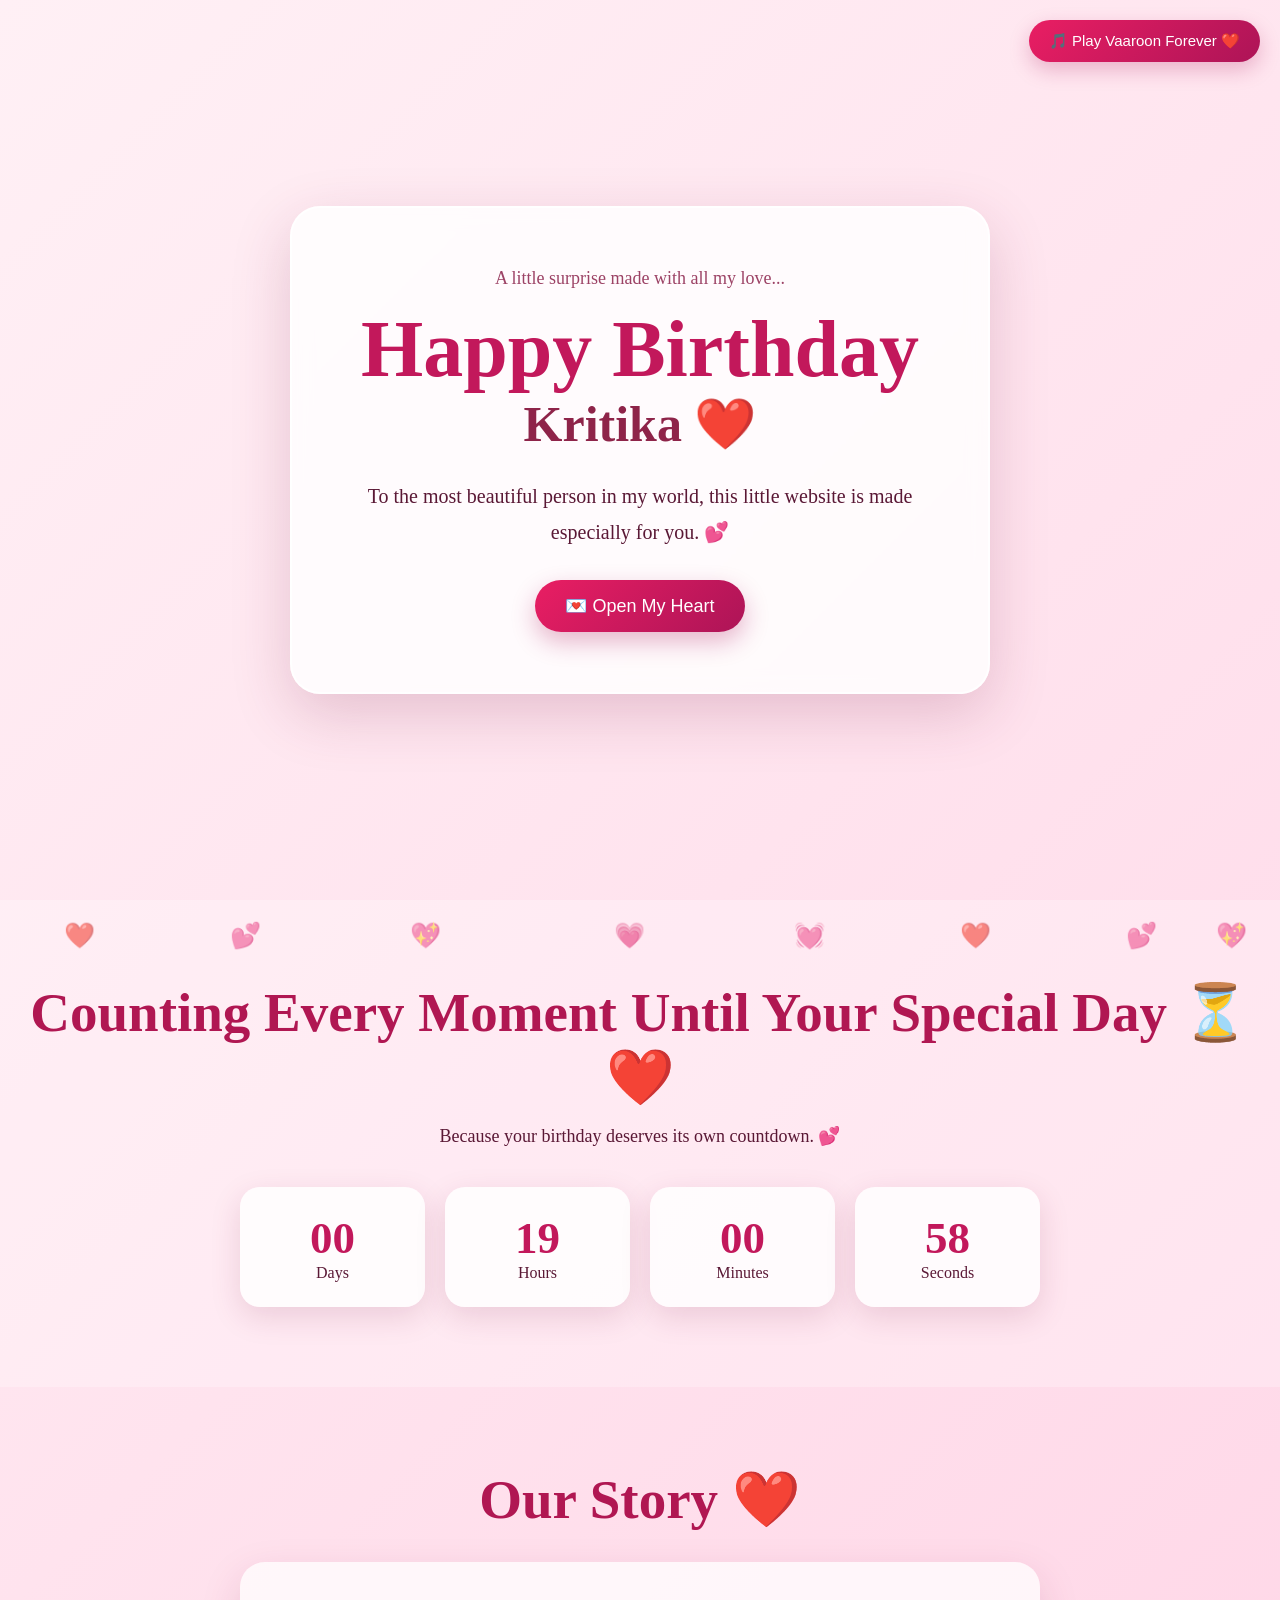
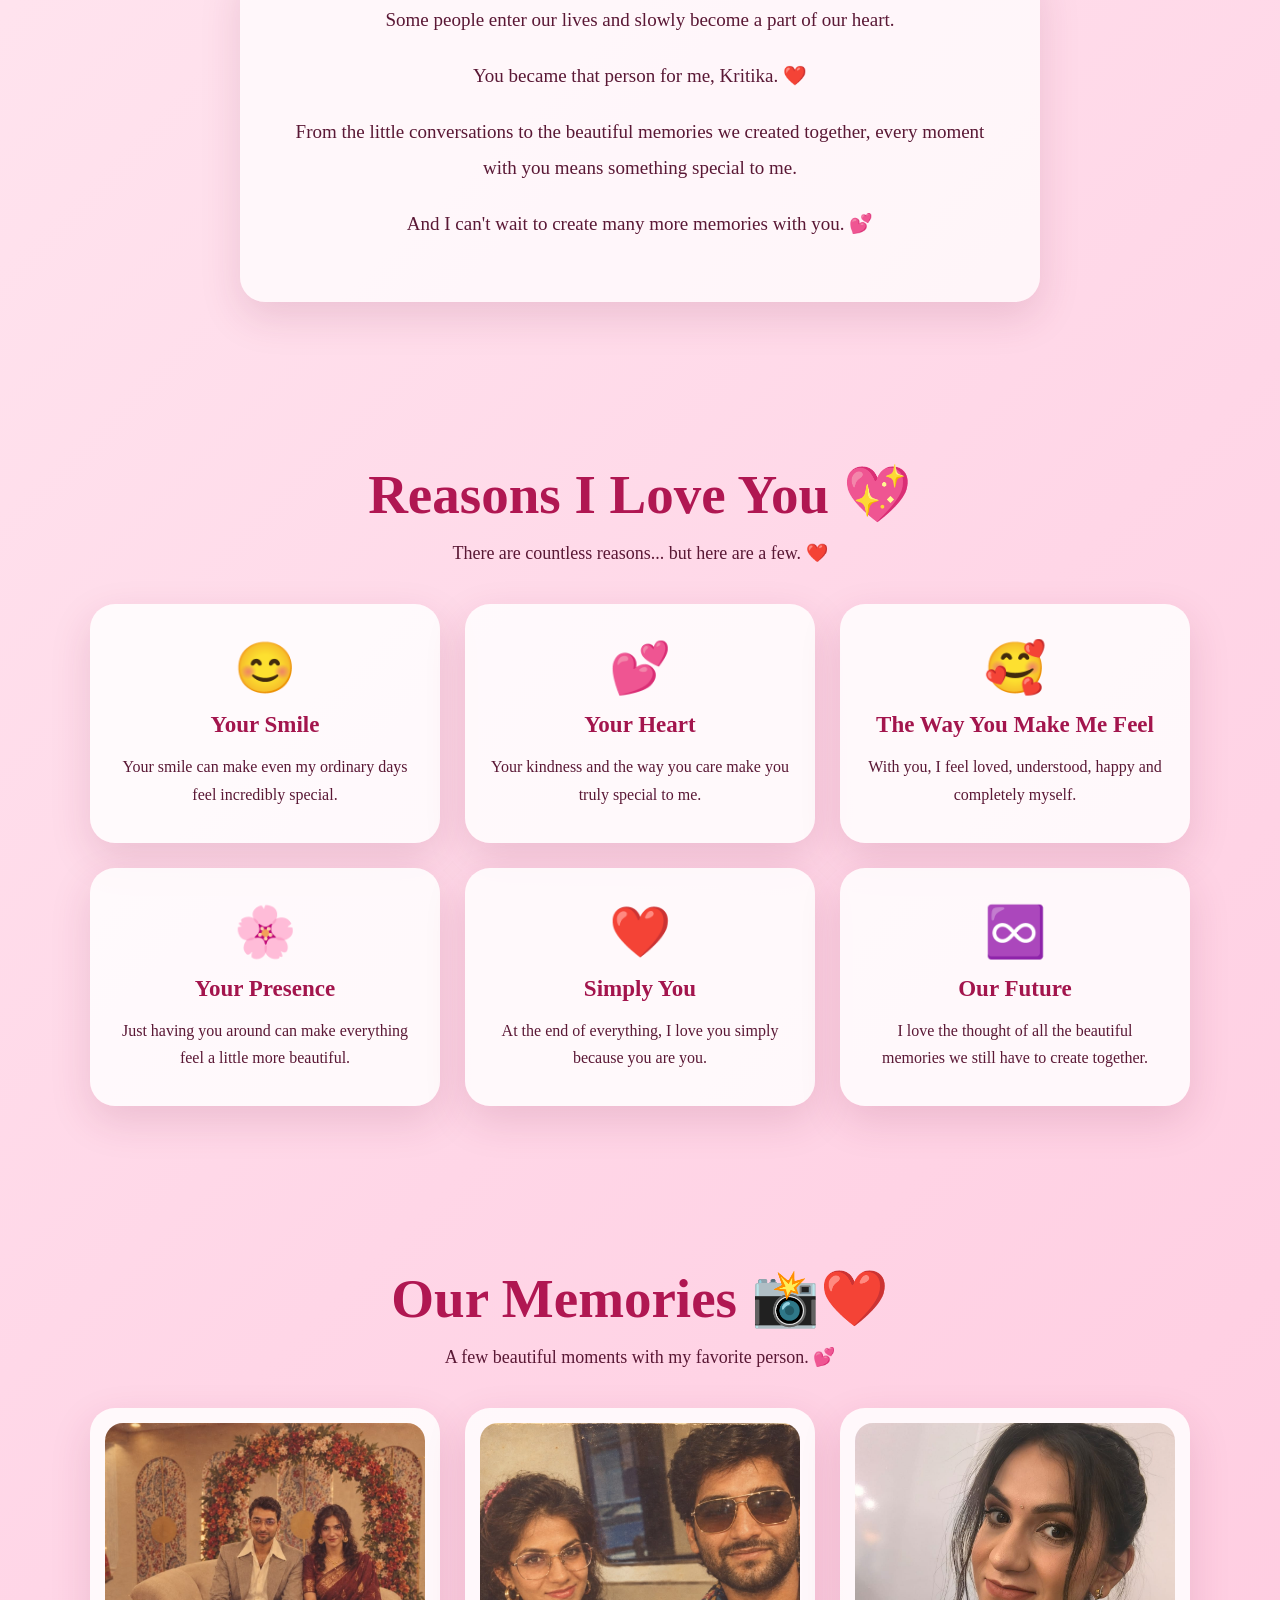
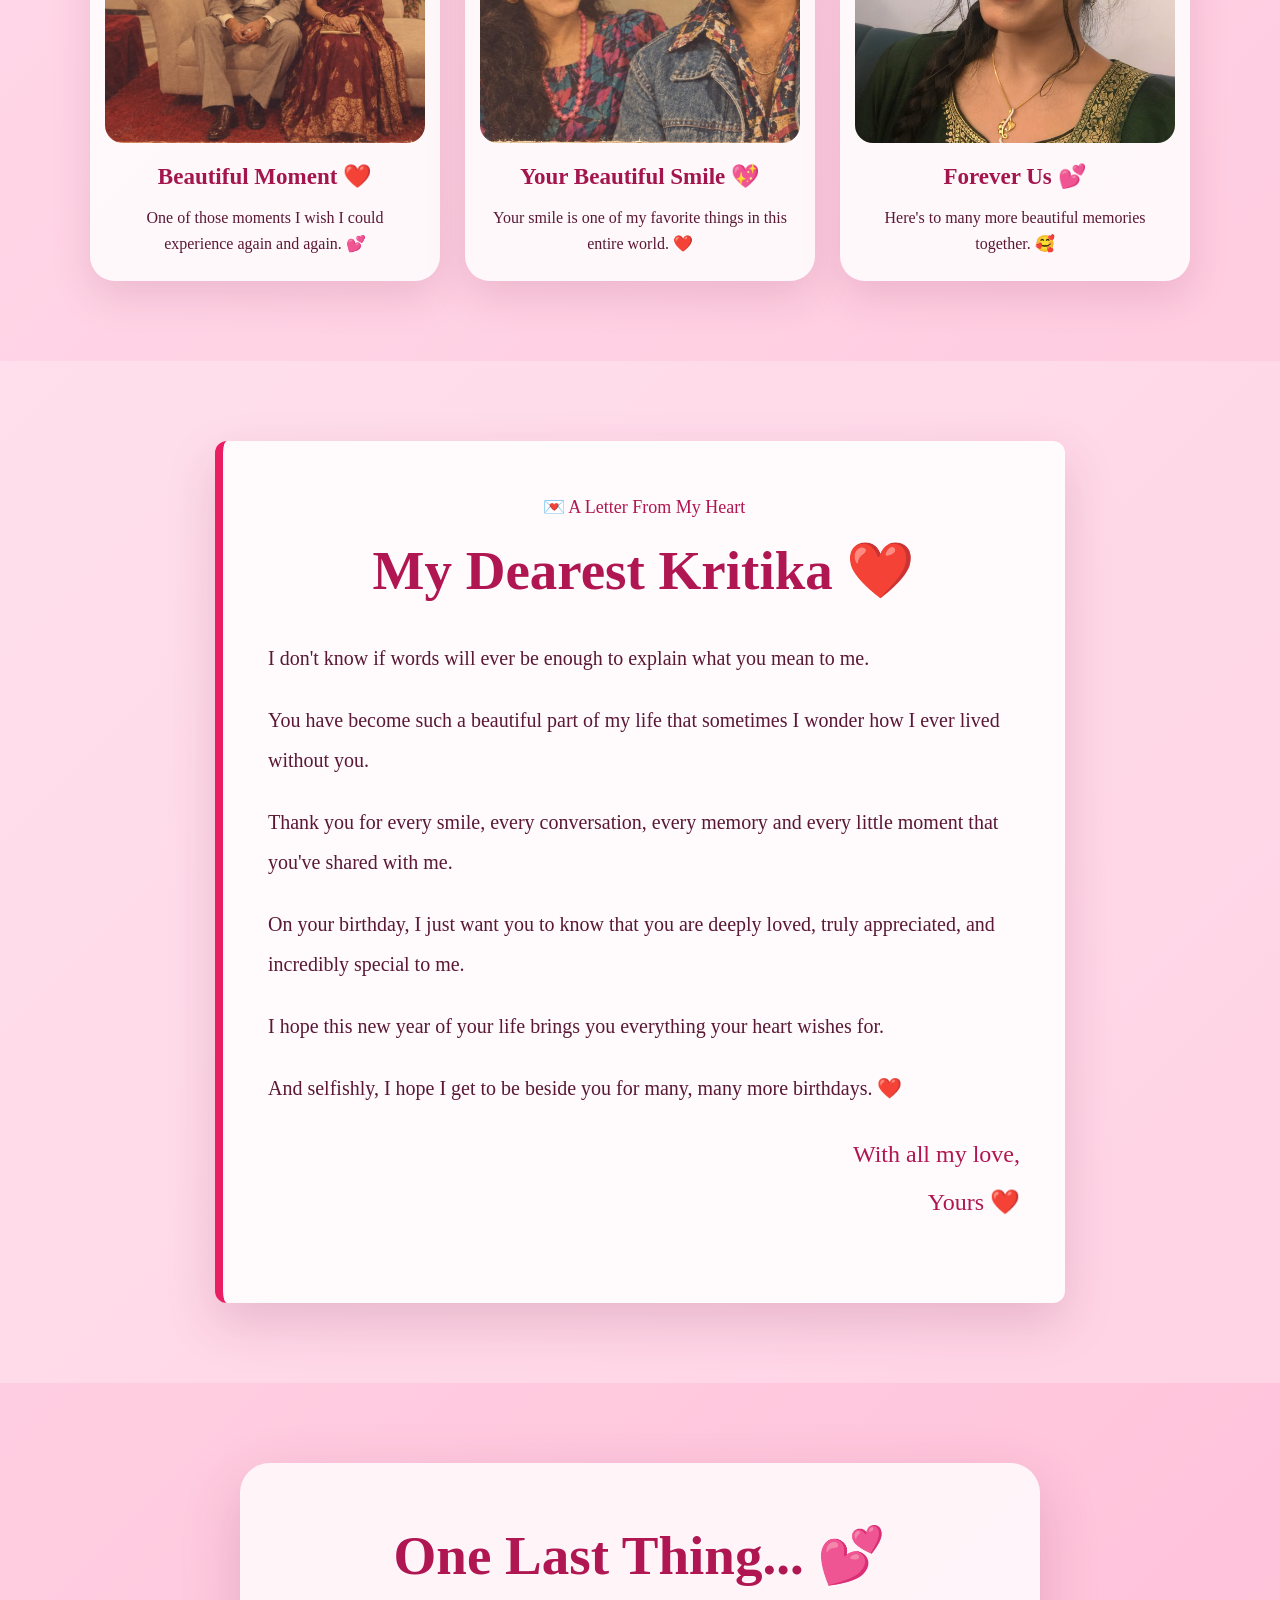
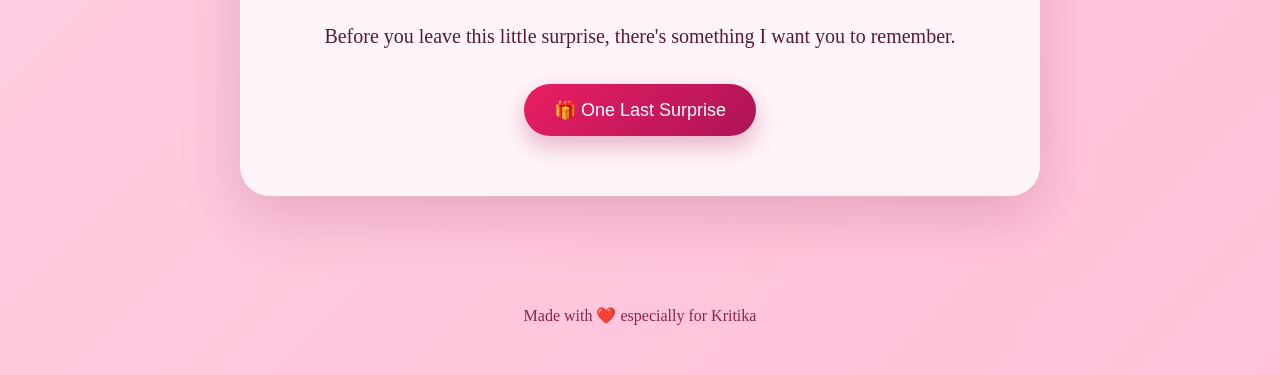
==== index.html @ 631ab68f "Add files via upload" ====
<!DOCTYPE html>
<html lang="en">

<head>
    <meta charset="UTF-8">
    <meta name="viewport" content="width=device-width, initial-scale=1.0">

    <title>Happy Birthday Kritika ❤️</title>

    <link rel="stylesheet" href="style.css">
</head>

<body>

    <!-- =========================
         MUSIC BUTTON
    ========================== -->

    <button
    id="musicButton"
    onclick="window.open('https://www.youtube.com/watch?v=SQ4jZ-EAL88', '_blank')">
    🎵 Play Vaaroon Forever ❤️
</button>


    <!-- =========================
         FLOATING HEARTS
    ========================== -->

    <div class="hearts">
        <span>❤️</span>
        <span>💕</span>
        <span>💖</span>
        <span>💗</span>
        <span>💓</span>
        <span>❤️</span>
        <span>💕</span>
        <span>💖</span>
    </div>


    <!-- =========================
         HERO SECTION
    ========================== -->

    <section class="hero">

        <div class="birthday-card">

            <p class="small-text">
                A little surprise made with all my love...
            </p>

            <h1>Happy Birthday</h1>

            <h2>Kritika ❤️</h2>

            <p class="intro">
                To the most beautiful person in my world,
                this little website is made especially for you. 💕
            </p>

            <button onclick="showMessage()">
                💌 Open My Heart
            </button>

            <div id="loveMessage">

                Kritika ❤️
                <br><br>

                You are not just my love,
                <br>
                you are my happiness, my peace,
                <br>
                and my favorite person in this world. 💕
                <br><br>

                Every moment with you is special,
                and I feel lucky to have you in my life.
                <br><br>

                Happy Birthday, My Love! 🎂❤️

            </div>

        </div>

    </section>


    <!-- =========================
         COUNTDOWN
    ========================== -->

    <section class="countdown-section">

        <h2>
            Counting Every Moment Until Your Special Day ⏳❤️
        </h2>

        <p class="section-subtitle">
            Because your birthday deserves its own countdown. 💕
        </p>

        <div class="countdown">

            <div class="time-box">
                <span id="days">00</span>
                <small>Days</small>
            </div>

            <div class="time-box">
                <span id="hours">00</span>
                <small>Hours</small>
            </div>

            <div class="time-box">
                <span id="minutes">00</span>
                <small>Minutes</small>
            </div>

            <div class="time-box">
                <span id="seconds">00</span>
                <small>Seconds</small>
            </div>

        </div>

    </section>


    <!-- =========================
         OUR STORY
    ========================== -->

    <section class="story">

        <h2>Our Story ❤️</h2>

        <div class="story-card">

            <p>
                Some people enter our lives and slowly become
                a part of our heart.
            </p>

            <p>
                You became that person for me, Kritika. ❤️
            </p>

            <p>
                From the little conversations to the beautiful
                memories we created together, every moment with
                you means something special to me.
            </p>

            <p>
                And I can't wait to create many more memories
                with you. 💕
            </p>

        </div>

    </section>


    <!-- =========================
         REASONS I LOVE YOU
    ========================== -->

    <section class="reasons">

        <h2>Reasons I Love You 💖</h2>

        <p class="section-subtitle">
            There are countless reasons... but here are a few. ❤️
        </p>

        <div class="reason-container">

            <div class="reason-card">

                <div class="reason-icon">😊</div>

                <h3>Your Smile</h3>

                <p>
                    Your smile can make even my ordinary days
                    feel incredibly special.
                </p>

            </div>


            <div class="reason-card">

                <div class="reason-icon">💕</div>

                <h3>Your Heart</h3>

                <p>
                    Your kindness and the way you care make
                    you truly special to me.
                </p>

            </div>


            <div class="reason-card">

                <div class="reason-icon">🥰</div>

                <h3>The Way You Make Me Feel</h3>

                <p>
                    With you, I feel loved, understood,
                    happy and completely myself.
                </p>

            </div>


            <div class="reason-card">

                <div class="reason-icon">🌸</div>

                <h3>Your Presence</h3>

                <p>
                    Just having you around can make everything
                    feel a little more beautiful.
                </p>

            </div>


            <div class="reason-card">

                <div class="reason-icon">❤️</div>

                <h3>Simply You</h3>

                <p>
                    At the end of everything, I love you simply
                    because you are you.
                </p>

            </div>


            <div class="reason-card">

                <div class="reason-icon">♾️</div>

                <h3>Our Future</h3>

                <p>
                    I love the thought of all the beautiful
                    memories we still have to create together.
                </p>

            </div>

        </div>

    </section>


    <!-- =========================
         OUR MEMORIES
    ========================== -->

    <section class="memories">

        <h2>Our Memories 📸❤️</h2>

        <p class="section-subtitle">
            A few beautiful moments with my favorite person. 💕
        </p>

        <div class="memory-container">


            <!-- PHOTO 1 -->

            <div class="memory-card">

                <img
                    src="./photo1.jpg"
                    alt="Our Beautiful Memory"
                    class="memory-photo"
                >

                <h3>Beautiful Moment ❤️</h3>

                <p>
                    One of those moments I wish I could
                    experience again and again. 💕
                </p>

            </div>


            <!-- PHOTO 2 -->

            <div class="memory-card">

                <img
                    src="./photo2.jpg"
                    alt="Our Beautiful Smile"
                    class="memory-photo"
                >

                <h3>Your Beautiful Smile 💖</h3>

                <p>
                    Your smile is one of my favorite things
                    in this entire world. ❤️
                </p>

            </div>


            <!-- PHOTO 3 -->

            <div class="memory-card">

                <img
                    src="./photo3.jpg"
                    alt="Forever Us"
                    class="memory-photo"
                >

                <h3>Forever Us 💕</h3>

                <p>
                    Here's to many more beautiful memories
                    together. 🥰
                </p>

            </div>

        </div>

    </section>


    <!-- =========================
         LOVE LETTER
    ========================== -->

    <section class="letter">

        <div class="letter-card">

            <p class="letter-top">
                💌 A Letter From My Heart
            </p>

            <h2>My Dearest Kritika ❤️</h2>

            <div class="letter-content">

                <p>
                    I don't know if words will ever be enough
                    to explain what you mean to me.
                </p>

                <p>
                    You have become such a beautiful part of my
                    life that sometimes I wonder how I ever lived
                    without you.
                </p>

                <p>
                    Thank you for every smile, every conversation,
                    every memory and every little moment that
                    you've shared with me.
                </p>

                <p>
                    On your birthday, I just want you to know
                    that you are deeply loved, truly appreciated,
                    and incredibly special to me.
                </p>

                <p>
                    I hope this new year of your life brings you
                    everything your heart wishes for.
                </p>

                <p>
                    And selfishly, I hope I get to be beside you
                    for many, many more birthdays. ❤️
                </p>

                <p class="signature">
                    With all my love,<br>
                    Yours ❤️
                </p>

            </div>

        </div>

    </section>


    <!-- =========================
         FINAL SURPRISE
    ========================== -->

    <section class="final">

        <div class="final-card">

            <h2>One Last Thing... 💕</h2>

            <p>
                Before you leave this little surprise,
                there's something I want you to remember.
            </p>

            <button onclick="finalSurprise()">
                🎁 One Last Surprise
            </button>

            <div id="finalMessage">

                <div class="big-heart">
                    ❤️
                </div>

                <h3>
                    Happy Birthday, My Love! 🎂
                </h3>

                <p>
                    You are my favorite person,
                    my happiest thought,
                    and one of the most beautiful parts
                    of my life.
                </p>

                <p>
                    I Love You, Kritika. ❤️
                </p>

                <p class="forever">
                    Forever & Always ❤️
                </p>

            </div>

        </div>

    </section>


    <!-- =========================
         FOOTER
    ========================== -->

    <footer>
        Made with ❤️ especially for Kritika
    </footer>



    <!-- =========================
         JAVASCRIPT
    ========================== -->

    <script>


        /* =========================
           OPEN MY HEART
        ========================== */

        function showMessage() {

            const message =
                document.getElementById("loveMessage");

            if (message.style.display === "block") {

                message.style.display = "none";

            } else {

                message.style.display = "block";

            }

        }



        /* =========================
           FINAL SURPRISE
        ========================== */

        function finalSurprise() {

            const message =
                document.getElementById("finalMessage");

            message.style.display = "block";

            createHearts();

            message.scrollIntoView({
                behavior: "smooth",
                block: "center"
            });

        }



        /* =========================
           SURPRISE HEARTS
        ========================== */

        function createHearts() {

            for (let i = 0; i < 25; i++) {

                const heart =
                    document.createElement("div");

                heart.innerHTML = "❤️";

                heart.className = "surprise-heart";

                heart.style.left =
                    Math.random() * 100 + "vw";

                heart.style.animationDelay =
                    Math.random() * 2 + "s";

                document.body.appendChild(heart);

                setTimeout(function () {

                    heart.remove();

                }, 5000);

            }

        }



        /* =========================
           BIRTHDAY COUNTDOWN
           TONIGHT AT 12:00 AM
        ========================== */

        function updateCountdown() {

            const now = new Date();


            /*
                Birthday starts tonight
                exactly at 12:00 AM
            */

            const birthday = new Date(

                now.getFullYear(),
                now.getMonth(),
                now.getDate() + 1,
                0,
                0,
                0

            );


            let difference =
                birthday.getTime() - now.getTime();


            /*
                If countdown reaches zero
            */

            if (difference <= 0) {

                document.getElementById("days")
                    .innerText = "00";

                document.getElementById("hours")
                    .innerText = "00";

                document.getElementById("minutes")
                    .innerText = "00";

                document.getElementById("seconds")
                    .innerText = "00";

                return;

            }


            const days = Math.floor(

                difference /
                (1000 * 60 * 60 * 24)

            );


            const hours = Math.floor(

                (difference %
                    (1000 * 60 * 60 * 24))
                /
                (1000 * 60 * 60)

            );


            const minutes = Math.floor(

                (difference %
                    (1000 * 60 * 60))
                /
                (1000 * 60)

            );


            const seconds = Math.floor(

                (difference %
                    (1000 * 60))
                /
                1000

            );


            document.getElementById("days")
                .innerText =
                String(days).padStart(2, "0");


            document.getElementById("hours")
                .innerText =
                String(hours).padStart(2, "0");


            document.getElementById("minutes")
                .innerText =
                String(minutes).padStart(2, "0");


            document.getElementById("seconds")
                .innerText =
                String(seconds).padStart(2, "0");

        }


        /*
            Start countdown
        */

        updateCountdown();


        /*
            Update every second
        */

        setInterval(updateCountdown, 1000);



        /* =========================
           SOFT ROMANTIC BIRTHDAY MUSIC
        ========================== */

        let audioContext;

        let musicPlaying = false;

        let musicTimer;

        let chordTimer;

        let noteIndex = 0;

        let chordIndex = 0;



        /*
            Romantic melody
        */

        const melody = [

            261.63,
            293.66,
            329.63,
            392.00,

            329.63,
            293.66,
            261.63,

            293.66,
            329.63,
            392.00,
            440.00,

            392.00,
            329.63,
            293.66,

            329.63,
            392.00,
            440.00,
            523.25,

            440.00,
            392.00,
            329.63,

            293.66,
            329.63,
            392.00,
            329.63,

            293.66,
            261.63

        ];



        /*
            Soft piano-like note
        */

        function playSoftNote(
            frequency,
            duration = 1.2,
            volume = 0.10
        ) {

            if (!audioContext) return;


            const oscillator =
                audioContext.createOscillator();


            const gain =
                audioContext.createGain();


            oscillator.type = "triangle";


            oscillator.frequency.setValueAtTime(

                frequency,
                audioContext.currentTime

            );


            gain.gain.setValueAtTime(

                0.0001,
                audioContext.currentTime

            );


            gain.gain.exponentialRampToValueAtTime(

                volume,
                audioContext.currentTime + 0.08

            );


            gain.gain.exponentialRampToValueAtTime(

                0.0001,
                audioContext.currentTime + duration

            );


            oscillator.connect(gain);

            gain.connect(audioContext.destination);


            oscillator.start();


            oscillator.stop(

                audioContext.currentTime +
                duration +
                0.1

            );

        }



        /*
            Background chords
        */

        function playChord(notes) {

            notes.forEach(function(frequency) {

                playSoftNote(

                    frequency,
                    2.8,
                    0.035

                );

            });

        }



        /*
            Romantic chord progression
        */

        const chords = [

            [
                261.63,
                329.63,
                392.00
            ],

            [
                220.00,
                261.63,
                329.63
            ],

            [
                174.61,
                220.00,
                261.63
            ],

            [
                196.00,
                246.94,
                293.66
            ]

        ];



        /*
            Background chords
        */

        function playBackgroundChords() {

            if (!musicPlaying) return;


            playChord(
                chords[chordIndex]
            );


            chordIndex++;


            if (
                chordIndex >= chords.length
            ) {

                chordIndex = 0;

            }


            chordTimer = setTimeout(

                playBackgroundChords,
                2800

            );

        }



        /*
            Main melody
        */

        function playMelody() {

            if (!musicPlaying) return;


            const frequency =
                melody[noteIndex];


            playSoftNote(

                frequency,
                1.0,
                0.12

            );


            noteIndex++;


            if (
                noteIndex >= melody.length
            ) {

                noteIndex = 0;

            }


            musicTimer = setTimeout(

                playMelody,
                520

            );

        }



        /*
            PLAY / PAUSE MUSIC
        */

        function toggleMusic() {

            const button =
                document.getElementById(
                    "musicButton"
                );


            /*
                Create audio system
            */

            if (!audioContext) {

                audioContext =
                    new (
                        window.AudioContext ||
                        window.webkitAudioContext
                    )();

            }


            /*
                Resume audio if browser
                has suspended it
            */

            if (
                audioContext.state === "suspended"
            ) {

                audioContext.resume();

            }


            /*
                START MUSIC
            */

            if (!musicPlaying) {

                musicPlaying = true;

                noteIndex = 0;

                chordIndex = 0;


                button.innerText =
                    "⏸️ Pause Music";


                playBackgroundChords();

                playMelody();

            }


            /*
                PAUSE MUSIC
            */

            else {

                musicPlaying = false;


                clearTimeout(musicTimer);

                clearTimeout(chordTimer);


                button.innerText =
                    "🎵 Play Birthday Music";

            }

        }


    </script>

</body>

</html>
---- style.css ----
* {
    margin: 0;
    padding: 0;
    box-sizing: border-box;
}

html {
    scroll-behavior: smooth;
}

body {
    font-family: Georgia, "Times New Roman", serif;
    background: linear-gradient(135deg, #fff0f5, #ffd6e7, #ffc1d9);
    color: #5a1835;
    min-height: 100vh;
    overflow-x: hidden;
}


/* FLOATING HEARTS */

.hearts span {
    position: fixed;
    bottom: -50px;
    font-size: 25px;
    animation: floatHeart 10s linear infinite;
    opacity: 0.6;
    z-index: 0;
    pointer-events: none;
}

.hearts span:nth-child(1) {
    left: 5%;
    animation-delay: 0s;
}

.hearts span:nth-child(2) {
    left: 18%;
    animation-delay: 2s;
}

.hearts span:nth-child(3) {
    left: 32%;
    animation-delay: 4s;
}

.hearts span:nth-child(4) {
    left: 48%;
    animation-delay: 1s;
}

.hearts span:nth-child(5) {
    left: 62%;
    animation-delay: 5s;
}

.hearts span:nth-child(6) {
    left: 75%;
    animation-delay: 3s;
}

.hearts span:nth-child(7) {
    left: 88%;
    animation-delay: 6s;
}

.hearts span:nth-child(8) {
    left: 95%;
    animation-delay: 7s;
}


@keyframes floatHeart {

    0% {
        transform: translateY(0) rotate(0deg);
        opacity: 0;
    }

    20% {
        opacity: 0.7;
    }

    100% {
        transform: translateY(-110vh) rotate(360deg);
        opacity: 0;
    }
}


/* HERO */

.hero {
    min-height: 100vh;
    display: flex;
    justify-content: center;
    align-items: center;
    padding: 60px 20px;
    position: relative;
    z-index: 1;
}

.birthday-card {
    width: min(700px, 95%);
    background: rgba(255, 255, 255, 0.82);
    backdrop-filter: blur(10px);
    padding: 60px 35px;
    border-radius: 30px;
    text-align: center;
    box-shadow: 0 20px 60px rgba(126, 35, 75, 0.2);
    border: 2px solid rgba(255, 255, 255, 0.8);
    animation: cardAppear 1.2s ease;
}


@keyframes cardAppear {

    from {
        opacity: 0;
        transform: translateY(40px);
    }

    to {
        opacity: 1;
        transform: translateY(0);
    }
}


.small-text {
    font-size: 18px;
    margin-bottom: 15px;
    color: #9c4265;
}

.birthday-card h1 {
    font-size: clamp(45px, 8vw, 80px);
    color: #c2185b;
}

.birthday-card h2 {
    font-size: clamp(30px, 6vw, 50px);
    color: #8e2449;
    margin-bottom: 25px;
}

.intro {
    font-size: 20px;
    line-height: 1.8;
    max-width: 560px;
    margin: auto;
}


/* BUTTON */

button {
    margin-top: 30px;
    padding: 15px 30px;
    border: none;
    border-radius: 50px;
    background: linear-gradient(135deg, #e91e63, #ad1457);
    color: white;
    font-size: 18px;
    cursor: pointer;
    box-shadow: 0 10px 25px rgba(173, 20, 87, 0.3);
    transition: 0.3s;
}

button:hover {
    transform: translateY(-4px) scale(1.03);
}


/* LOVE MESSAGE */

#loveMessage {
    display: none;
    margin-top: 30px;
    padding: 25px;
    background: #fff0f5;
    border-radius: 20px;
    line-height: 1.8;
    font-size: 19px;
    animation: messageAppear 0.6s ease;
}


@keyframes messageAppear {

    from {
        opacity: 0;
        transform: scale(0.9);
    }

    to {
        opacity: 1;
        transform: scale(1);
    }
}


/* GENERAL SECTIONS */

.story,
.memories,
.reasons,
.letter,
.countdown-section,
.final {
    position: relative;
    z-index: 1;
    padding: 80px 20px;
    text-align: center;
}


.story h2,
.memories h2,
.reasons h2,
.letter h2,
.countdown-section h2 {
    font-size: clamp(35px, 6vw, 55px);
    color: #b01752;
    margin-bottom: 30px;
}


.section-subtitle {
    font-size: 18px;
    margin-top: -15px;
    margin-bottom: 40px;
}


/* COUNTDOWN */

.countdown-section {
    background: rgba(255, 255, 255, 0.25);
}


.countdown {
    max-width: 800px;
    margin: 40px auto 0;

    display: grid;
    grid-template-columns: repeat(4, 1fr);

    gap: 20px;
}


.time-box {
    background: rgba(255, 255, 255, 0.85);
    border-radius: 20px;
    padding: 25px 10px;

    box-shadow:
        0 10px 30px rgba(126, 35, 75, 0.15);
}


.time-box span {
    display: block;
    font-size: 45px;
    font-weight: bold;
    color: #c2185b;
}


.time-box small {
    font-size: 16px;
}


/* STORY */

.story-card {
    max-width: 800px;
    margin: auto;
    padding: 40px;

    background: rgba(255, 255, 255, 0.75);

    border-radius: 25px;

    box-shadow:
        0 15px 40px rgba(126, 35, 75, 0.15);

    font-size: 19px;
    line-height: 1.9;
}


.story-card p {
    margin-bottom: 20px;
}


/* REASONS */

.reason-container {
    max-width: 1100px;
    margin: auto;

    display: grid;

    grid-template-columns:
        repeat(3, 1fr);

    gap: 25px;
}


.reason-card {
    background: rgba(255, 255, 255, 0.85);

    border-radius: 25px;

    padding: 35px 25px;

    box-shadow:
        0 15px 40px rgba(126, 35, 75, 0.15);

    transition: 0.4s;
}


.reason-card:hover {
    transform: translateY(-8px);
}


.reason-icon {
    font-size: 50px;
    margin-bottom: 15px;
}


.reason-card h3 {
    color: #a3154d;
    font-size: 23px;
    margin-bottom: 15px;
}


.reason-card p {
    line-height: 1.7;
}


/* MEMORIES */

.memory-container {
    max-width: 1100px;
    margin: auto;

    display: grid;

    grid-template-columns:
        repeat(3, 1fr);

    gap: 25px;
}


.memory-card {
    background: rgba(255, 255, 255, 0.85);

    border-radius: 25px;

    padding: 15px;

    box-shadow:
        0 15px 40px rgba(126, 35, 75, 0.15);

    overflow: hidden;

    transition: 0.4s;
}


.memory-card:hover {
    transform: translateY(-8px);
}


.memory-photo {
    display: block;

    width: 100%;

    height: 320px;

    object-fit: cover;

    border-radius: 18px;

    transition: 0.5s;
}


.memory-card:hover .memory-photo {
    transform: scale(1.03);
}


.memory-card h3 {
    margin-top: 20px;
    font-size: 23px;
    color: #a3154d;
}


.memory-card p {
    padding: 15px 10px 10px;
    line-height: 1.6;
}


/* LOVE LETTER */

.letter {
    background:
        rgba(255, 255, 255, 0.25);
}


.letter-card {
    max-width: 850px;

    margin: auto;

    padding: 55px 45px;

    background:
        #fffafc;

    border-radius: 12px;

    box-shadow:
        0 20px 50px rgba(126, 35, 75, 0.18);

    border-left: 8px solid #e91e63;
}


.letter-top {
    font-size: 18px;

    color: #b01752;

    margin-bottom: 20px;
}


.letter-card h2 {
    font-family: cursive;

    margin-bottom: 35px;
}


.letter-content {
    text-align: left;

    font-size: 20px;

    line-height: 2;
}


.letter-content p {
    margin-bottom: 22px;
}


.signature {
    text-align: right;

    font-family: cursive;

    font-size: 24px;

    color: #b01752;
}


/* FINAL */

.final-card {
    max-width: 800px;

    margin: auto;

    background: rgba(255, 255, 255, 0.82);

    padding: 60px 35px;

    border-radius: 30px;

    box-shadow:
        0 20px 60px rgba(126, 35, 75, 0.2);
}


.final-card h2 {
    font-size: clamp(35px, 6vw, 55px);

    color: #b01752;

    margin-bottom: 30px;
}


.final-card > p {
    font-size: 20px;

    line-height: 1.8;
}


#finalMessage {
    display: none;

    margin-top: 40px;

    animation: messageAppear 1s ease;
}


.big-heart {
    font-size: 90px;

    animation: heartbeat 1.2s infinite;
}


@keyframes heartbeat {

    0% {
        transform: scale(1);
    }

    50% {
        transform: scale(1.18);
    }

    100% {
        transform: scale(1);
    }
}


.final-card h3 {
    font-size: 30px;

    color: #c2185b;

    margin-bottom: 20px;
}


.forever {
    font-size: 20px !important;

    color: #a3154d;

    font-weight: bold;
}


/* SURPRISE HEARTS */

.surprise-heart {
    position: fixed;

    bottom: -40px;

    font-size: 30px;

    z-index: 100;

    pointer-events: none;

    animation: surpriseFloat 5s linear forwards;
}


@keyframes surpriseFloat {

    0% {
        transform:
            translateY(0)
            rotate(0deg);

        opacity: 1;
    }

    100% {
        transform:
            translateY(-110vh)
            rotate(360deg);

        opacity: 0;
    }
}


/* FOOTER */

footer {
    position: relative;

    z-index: 1;

    text-align: center;

    padding: 30px 20px 50px;

    font-size: 16px;

    color: #8e2449;
}


/* TABLET */

@media (max-width: 800px) {

    .memory-container,
    .reason-container {
        grid-template-columns: 1fr;
        max-width: 500px;
    }

}


/* MOBILE */

@media (max-width: 600px) {

    .hero {
        padding: 30px 15px;
    }


    .birthday-card {
        padding: 45px 20px;
        border-radius: 22px;
    }


    .birthday-card h1 {
        font-size: 48px;
    }


    .birthday-card h2 {
        font-size: 35px;
    }


    .intro {
        font-size: 17px;
    }


    .story,
    .memories,
    .reasons,
    .letter,
    .countdown-section,
    .final {
        padding: 60px 15px;
    }


    .story-card,
    .letter-card,
    .final-card {
        padding: 35px 20px;
    }


    .countdown {
        grid-template-columns: repeat(2, 1fr);
        gap: 15px;
    }


    .time-box span {
        font-size: 35px;
    }


    .letter-content {
        font-size: 18px;
    }


    .memory-photo {
        height: 300px;
    }

}
#musicButton {
    position: fixed;
    top: 20px;
    right: 20px;
    z-index: 9999;
    margin: 0;
    padding: 12px 20px;
    font-size: 15px;
    border-radius: 30px;
    box-shadow: 0 8px 20px rgba(173, 20, 87, 0.25);
}

@media (max-width: 600px) {
    #musicButton {
        top: 12px;
        right: 12px;
        padding: 10px 15px;
        font-size: 13px;
    }
}
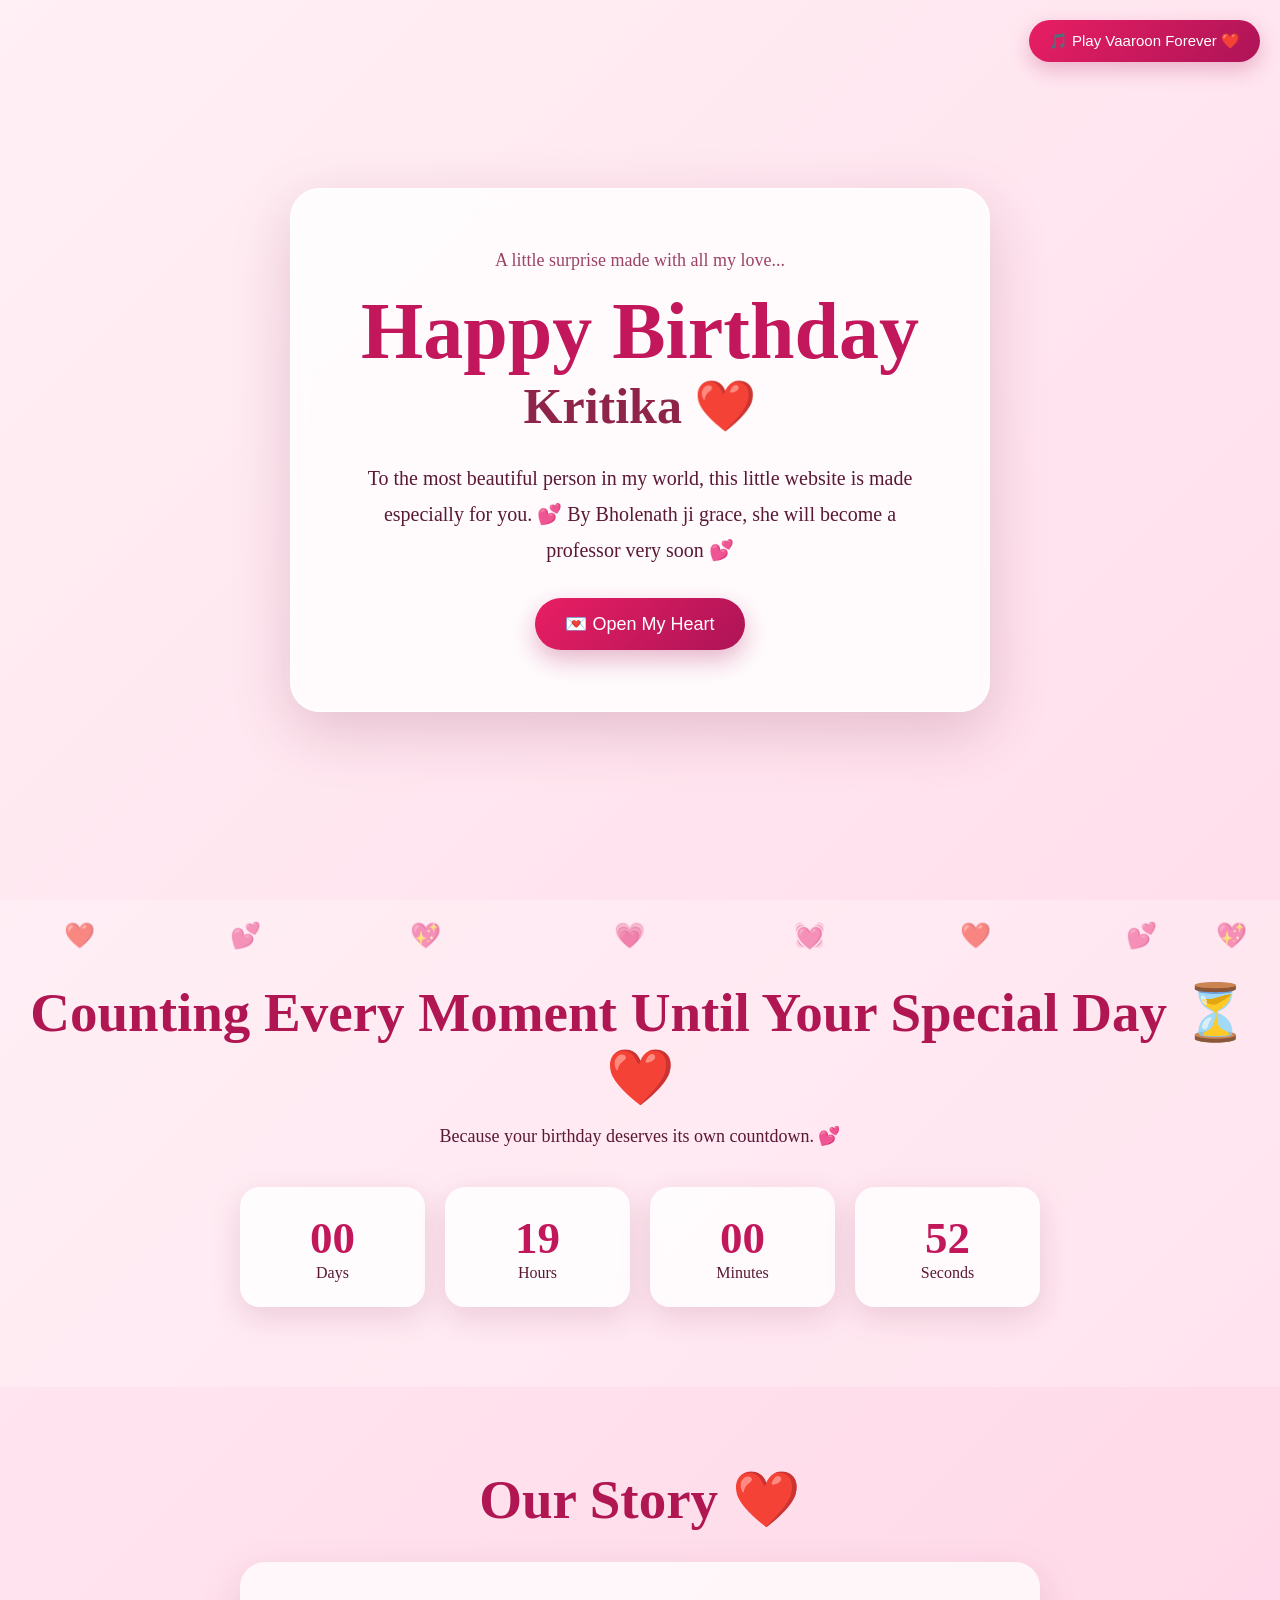
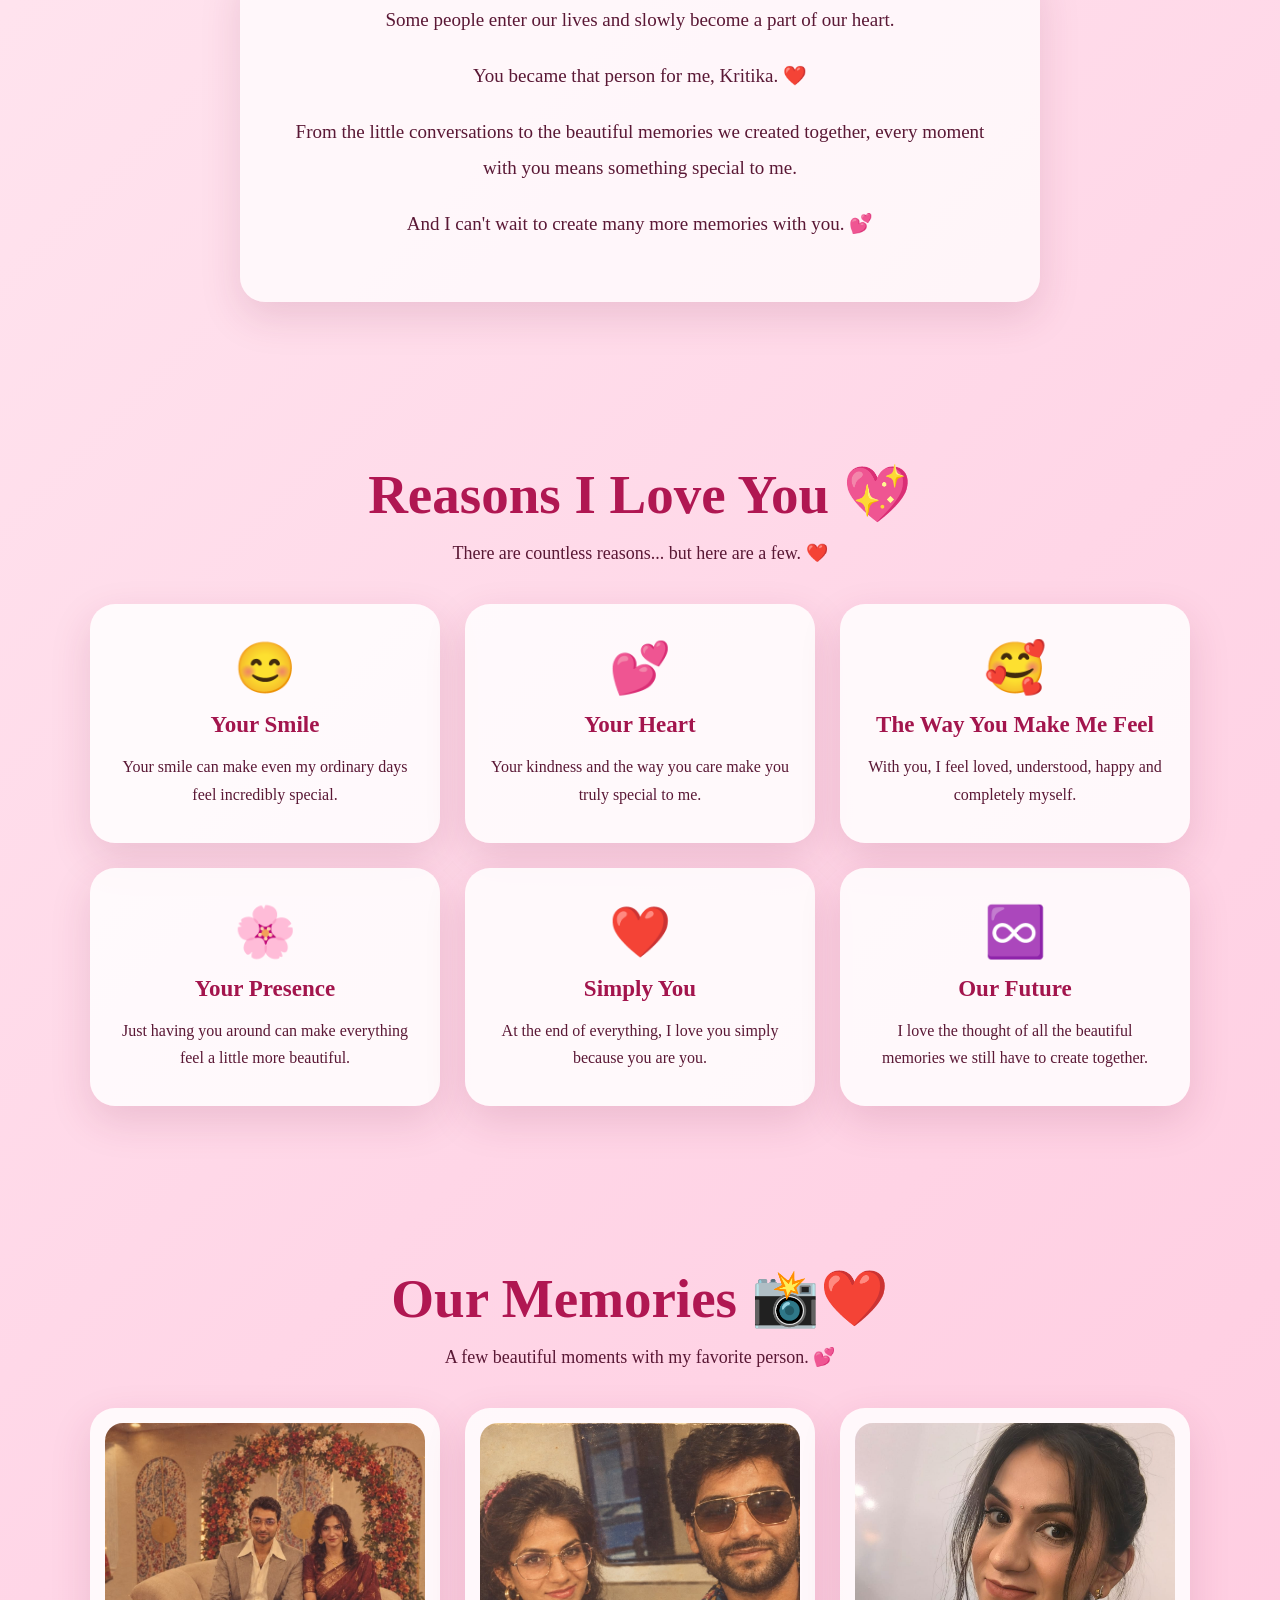
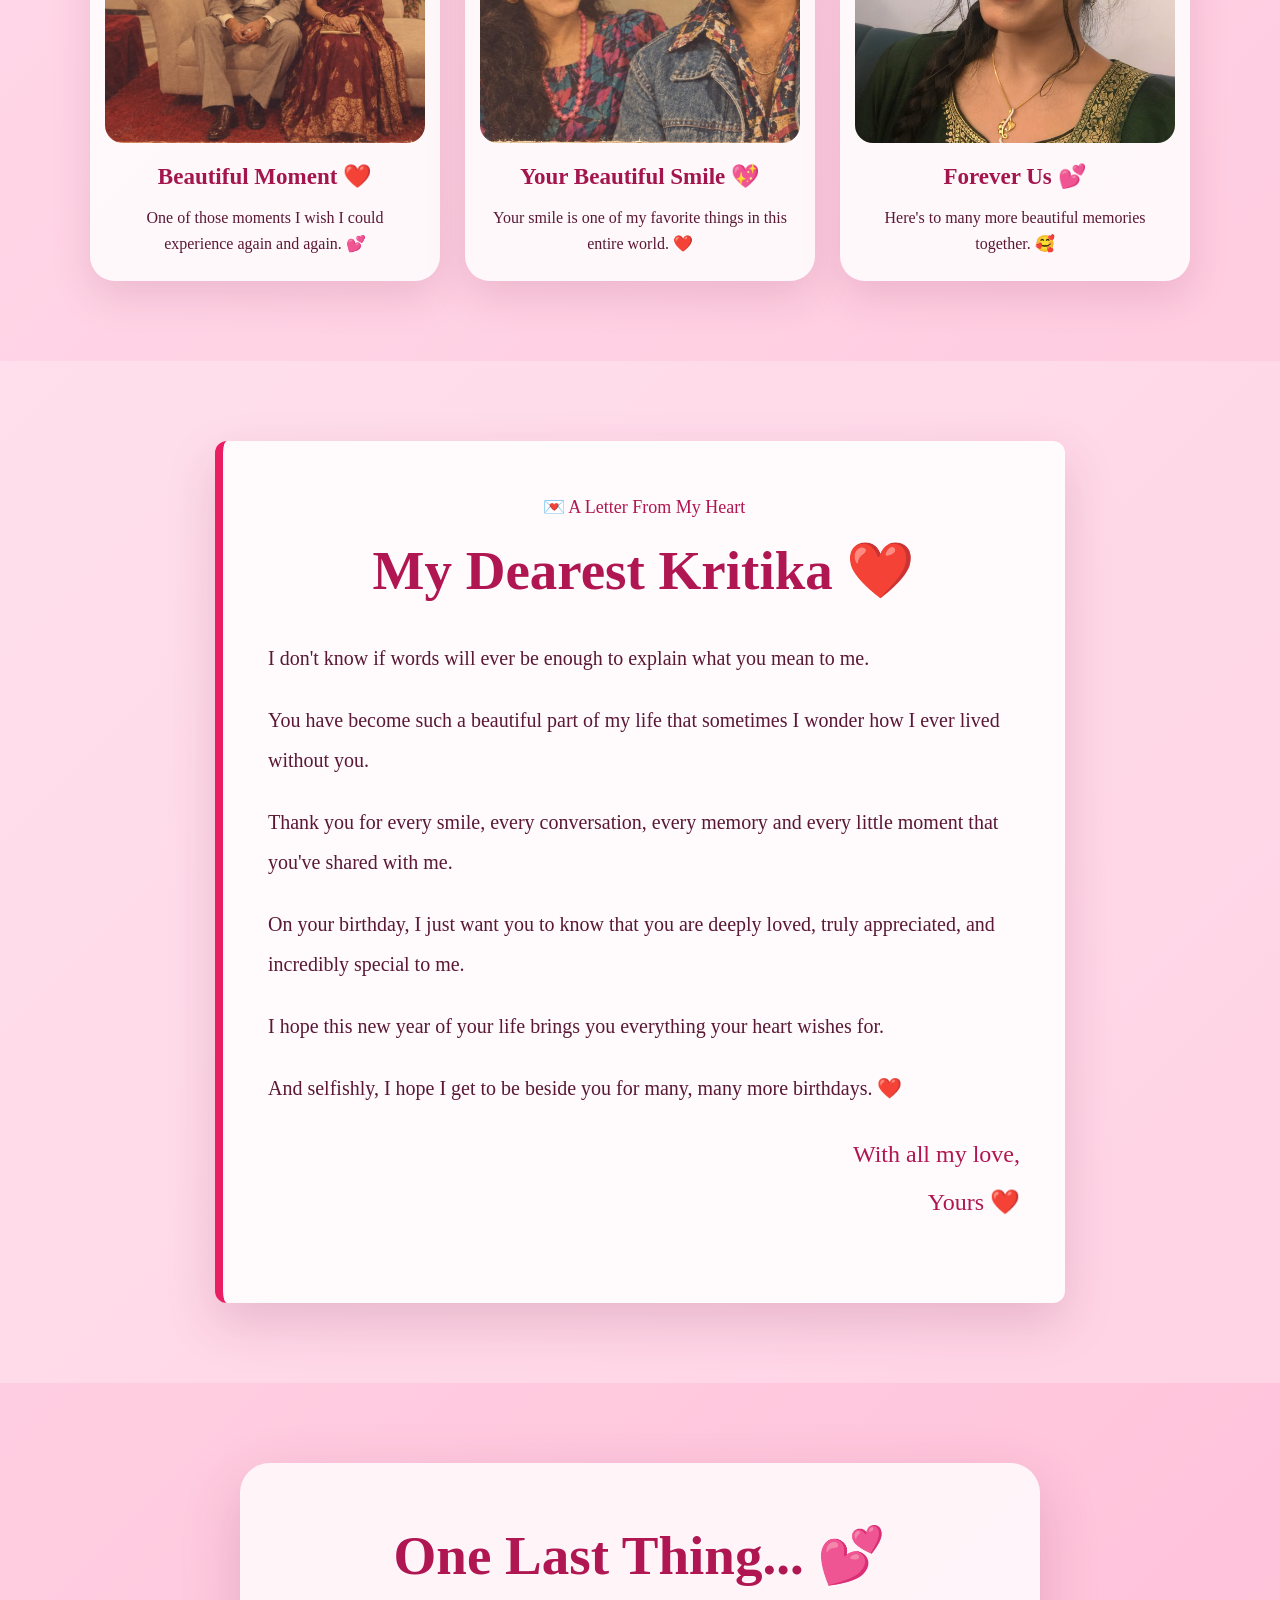
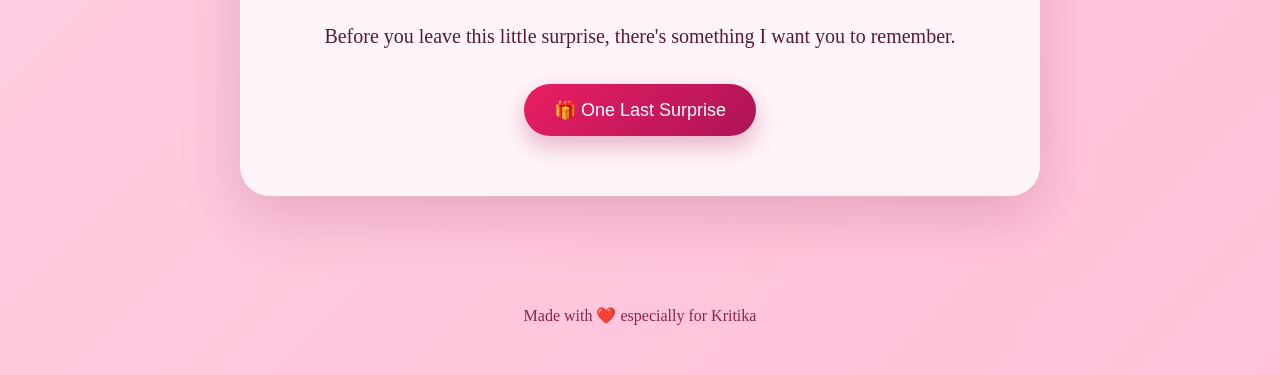
==== commit c41ead21: "Add files via upload" ====
--- a/index.html
+++ b/index.html
@@ -53,11 +53,12 @@
 
             <h1>Happy Birthday</h1>
 
-            <h2>Kritika ❤️</h2>
+            <h2>Kritika  ❤️</h2>
 
             <p class="intro">
                 To the most beautiful person in my world,
                 this little website is made especially for you. 💕
+                By Bholenath ji grace, she will become a professor very soon 💕
             </p>
 
             <button onclick="showMessage()">
@@ -81,6 +82,20 @@
                 <br><br>
 
                 Happy Birthday, My Love! 🎂❤️
+                <br><br>
+                
+                Kaise mujhe tum mil gayi,
+                Kismat pe aaye naa yaakeen,
+                Utar aayi, jheel mein
+                Jaise Chand utarta hai kabhi,
+                Haule haule dheere Se,
+                Gunguni dhoop ki tarah
+                Se taranum mein tum,
+                Choo ke mujhe guzari ho yoon,
+                Dekhu tumhe ya main sunoon,
+                Tum ho sukoon, Tum ho junoon,
+                Kyu pehle naa aayi tum?
+                Kaise mujhe tum mil gayi
 
             </div>
 
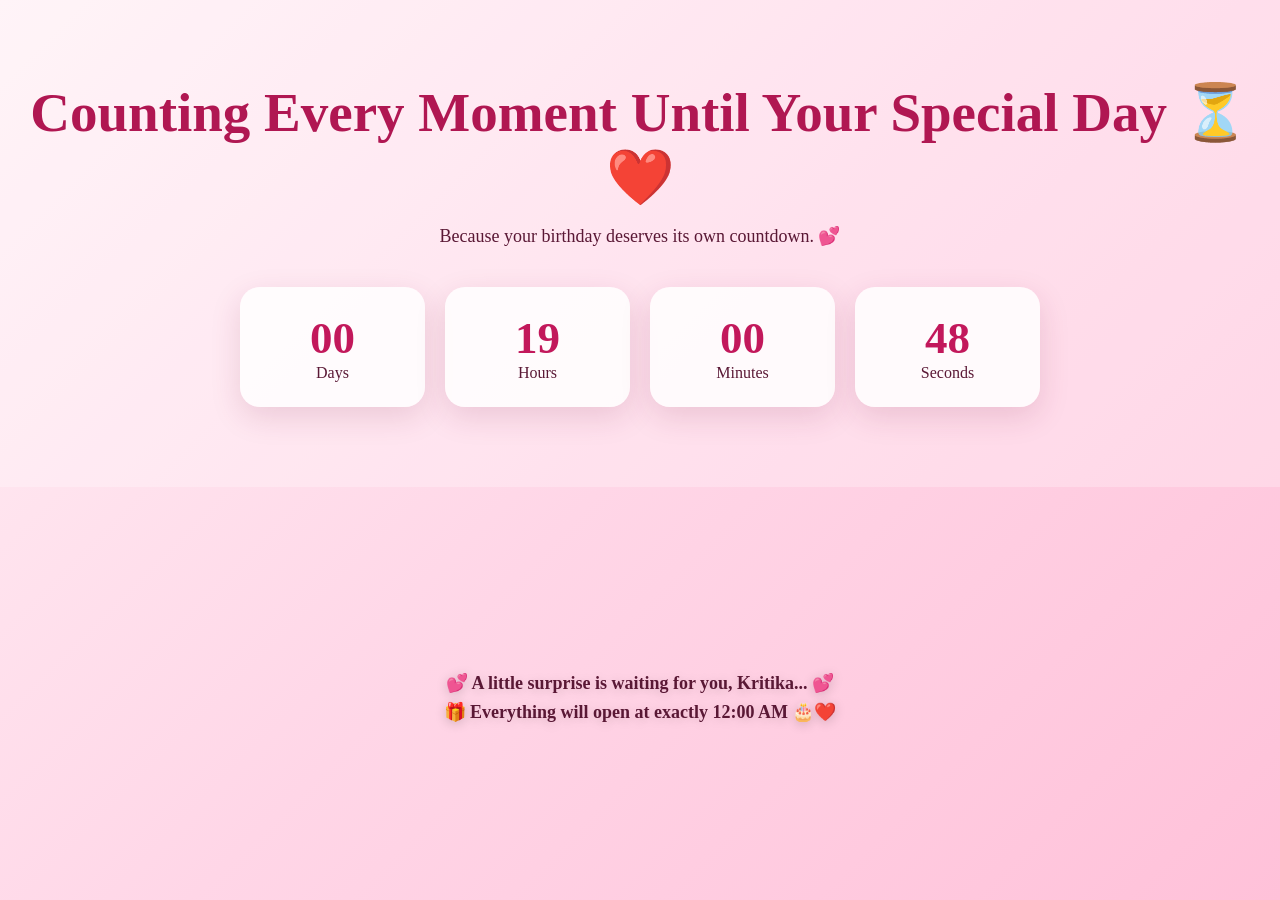
==== commit 7876f538: "Add files via upload" ====
--- a/index.html
+++ b/index.html
@@ -1,1070 +1,1070 @@
-<!DOCTYPE html>
-<html lang="en">
-
-<head>
-    <meta charset="UTF-8">
-    <meta name="viewport" content="width=device-width, initial-scale=1.0">
-
-    <title>Happy Birthday Kritika ❤️</title>
-
-    <link rel="stylesheet" href="style.css">
-</head>
-
-<body>
-
-    <!-- =========================
-         MUSIC BUTTON
-    ========================== -->
-
-    <button
-    id="musicButton"
-    onclick="window.open('https://www.youtube.com/watch?v=SQ4jZ-EAL88', '_blank')">
-    🎵 Play Vaaroon Forever ❤️
-</button>
-
-
-    <!-- =========================
-         FLOATING HEARTS
-    ========================== -->
-
-    <div class="hearts">
-        <span>❤️</span>
-        <span>💕</span>
-        <span>💖</span>
-        <span>💗</span>
-        <span>💓</span>
-        <span>❤️</span>
-        <span>💕</span>
-        <span>💖</span>
-    </div>
-
-
-    <!-- =========================
-         HERO SECTION
-    ========================== -->
-
-    <section class="hero">
-
-        <div class="birthday-card">
-
-            <p class="small-text">
-                A little surprise made with all my love...
-            </p>
-
-            <h1>Happy Birthday</h1>
-
-            <h2>Kritika  ❤️</h2>
-
-            <p class="intro">
-                To the most beautiful person in my world,
-                this little website is made especially for you. 💕
-                By Bholenath ji grace, she will become a professor very soon 💕
-            </p>
-
-            <button onclick="showMessage()">
-                💌 Open My Heart
-            </button>
-
-            <div id="loveMessage">
-
-                Kritika ❤️
-                <br><br>
-
-                You are not just my love,
-                <br>
-                you are my happiness, my peace,
-                <br>
-                and my favorite person in this world. 💕
-                <br><br>
-
-                Every moment with you is special,
-                and I feel lucky to have you in my life.
-                <br><br>
-
-                Happy Birthday, My Love! 🎂❤️
-                <br><br>
-                
-                Kaise mujhe tum mil gayi,
-                Kismat pe aaye naa yaakeen,
-                Utar aayi, jheel mein
-                Jaise Chand utarta hai kabhi,
-                Haule haule dheere Se,
-                Gunguni dhoop ki tarah
-                Se taranum mein tum,
-                Choo ke mujhe guzari ho yoon,
-                Dekhu tumhe ya main sunoon,
-                Tum ho sukoon, Tum ho junoon,
-                Kyu pehle naa aayi tum?
-                Kaise mujhe tum mil gayi
-
-            </div>
-
-        </div>
-
-    </section>
-
-
-    <!-- =========================
-         COUNTDOWN
-    ========================== -->
-
-    <section class="countdown-section">
-
-        <h2>
-            Counting Every Moment Until Your Special Day ⏳❤️
-        </h2>
-
-        <p class="section-subtitle">
-            Because your birthday deserves its own countdown. 💕
-        </p>
-
-        <div class="countdown">
-
-            <div class="time-box">
-                <span id="days">00</span>
-                <small>Days</small>
-            </div>
-
-            <div class="time-box">
-                <span id="hours">00</span>
-                <small>Hours</small>
-            </div>
-
-            <div class="time-box">
-                <span id="minutes">00</span>
-                <small>Minutes</small>
-            </div>
-
-            <div class="time-box">
-                <span id="seconds">00</span>
-                <small>Seconds</small>
-            </div>
-
-        </div>
-
-    </section>
-
-
-    <!-- =========================
-         OUR STORY
-    ========================== -->
-
-    <section class="story">
-
-        <h2>Our Story ❤️</h2>
-
-        <div class="story-card">
-
-            <p>
-                Some people enter our lives and slowly become
-                a part of our heart.
-            </p>
-
-            <p>
-                You became that person for me, Kritika. ❤️
-            </p>
-
-            <p>
-                From the little conversations to the beautiful
-                memories we created together, every moment with
-                you means something special to me.
-            </p>
-
-            <p>
-                And I can't wait to create many more memories
-                with you. 💕
-            </p>
-
-        </div>
-
-    </section>
-
-
-    <!-- =========================
-         REASONS I LOVE YOU
-    ========================== -->
-
-    <section class="reasons">
-
-        <h2>Reasons I Love You 💖</h2>
-
-        <p class="section-subtitle">
-            There are countless reasons... but here are a few. ❤️
-        </p>
-
-        <div class="reason-container">
-
-            <div class="reason-card">
-
-                <div class="reason-icon">😊</div>
-
-                <h3>Your Smile</h3>
-
-                <p>
-                    Your smile can make even my ordinary days
-                    feel incredibly special.
-                </p>
-
-            </div>
-
-
-            <div class="reason-card">
-
-                <div class="reason-icon">💕</div>
-
-                <h3>Your Heart</h3>
-
-                <p>
-                    Your kindness and the way you care make
-                    you truly special to me.
-                </p>
-
-            </div>
-
-
-            <div class="reason-card">
-
-                <div class="reason-icon">🥰</div>
-
-                <h3>The Way You Make Me Feel</h3>
-
-                <p>
-                    With you, I feel loved, understood,
-                    happy and completely myself.
-                </p>
-
-            </div>
-
-
-            <div class="reason-card">
-
-                <div class="reason-icon">🌸</div>
-
-                <h3>Your Presence</h3>
-
-                <p>
-                    Just having you around can make everything
-                    feel a little more beautiful.
-                </p>
-
-            </div>
-
-
-            <div class="reason-card">
-
-                <div class="reason-icon">❤️</div>
-
-                <h3>Simply You</h3>
-
-                <p>
-                    At the end of everything, I love you simply
-                    because you are you.
-                </p>
-
-            </div>
-
-
-            <div class="reason-card">
-
-                <div class="reason-icon">♾️</div>
-
-                <h3>Our Future</h3>
-
-                <p>
-                    I love the thought of all the beautiful
-                    memories we still have to create together.
-                </p>
-
-            </div>
-
-        </div>
-
-    </section>
-
-
-    <!-- =========================
-         OUR MEMORIES
-    ========================== -->
-
-    <section class="memories">
-
-        <h2>Our Memories 📸❤️</h2>
-
-        <p class="section-subtitle">
-            A few beautiful moments with my favorite person. 💕
-        </p>
-
-        <div class="memory-container">
-
-
-            <!-- PHOTO 1 -->
-
-            <div class="memory-card">
-
-                <img
-                    src="./photo1.jpg"
-                    alt="Our Beautiful Memory"
-                    class="memory-photo"
-                >
-
-                <h3>Beautiful Moment ❤️</h3>
-
-                <p>
-                    One of those moments I wish I could
-                    experience again and again. 💕
-                </p>
-
-            </div>
-
-
-            <!-- PHOTO 2 -->
-
-            <div class="memory-card">
-
-                <img
-                    src="./photo2.jpg"
-                    alt="Our Beautiful Smile"
-                    class="memory-photo"
-                >
-
-                <h3>Your Beautiful Smile 💖</h3>
-
-                <p>
-                    Your smile is one of my favorite things
-                    in this entire world. ❤️
-                </p>
-
-            </div>
-
-
-            <!-- PHOTO 3 -->
-
-            <div class="memory-card">
-
-                <img
-                    src="./photo3.jpg"
-                    alt="Forever Us"
-                    class="memory-photo"
-                >
-
-                <h3>Forever Us 💕</h3>
-
-                <p>
-                    Here's to many more beautiful memories
-                    together. 🥰
-                </p>
-
-            </div>
-
-        </div>
-
-    </section>
-
-
-    <!-- =========================
-         LOVE LETTER
-    ========================== -->
-
-    <section class="letter">
-
-        <div class="letter-card">
-
-            <p class="letter-top">
-                💌 A Letter From My Heart
-            </p>
-
-            <h2>My Dearest Kritika ❤️</h2>
-
-            <div class="letter-content">
-
-                <p>
-                    I don't know if words will ever be enough
-                    to explain what you mean to me.
-                </p>
-
-                <p>
-                    You have become such a beautiful part of my
-                    life that sometimes I wonder how I ever lived
-                    without you.
-                </p>
-
-                <p>
-                    Thank you for every smile, every conversation,
-                    every memory and every little moment that
-                    you've shared with me.
-                </p>
-
-                <p>
-                    On your birthday, I just want you to know
-                    that you are deeply loved, truly appreciated,
-                    and incredibly special to me.
-                </p>
-
-                <p>
-                    I hope this new year of your life brings you
-                    everything your heart wishes for.
-                </p>
-
-                <p>
-                    And selfishly, I hope I get to be beside you
-                    for many, many more birthdays. ❤️
-                </p>
-
-                <p class="signature">
-                    With all my love,<br>
-                    Yours ❤️
-                </p>
-
-            </div>
-
-        </div>
-
-    </section>
-
-
-    <!-- =========================
-         FINAL SURPRISE
-    ========================== -->
-
-    <section class="final">
-
-        <div class="final-card">
-
-            <h2>One Last Thing... 💕</h2>
-
-            <p>
-                Before you leave this little surprise,
-                there's something I want you to remember.
-            </p>
-
-            <button onclick="finalSurprise()">
-                🎁 One Last Surprise
-            </button>
-
-            <div id="finalMessage">
-
-                <div class="big-heart">
-                    ❤️
-                </div>
-
-                <h3>
-                    Happy Birthday, My Love! 🎂
-                </h3>
-
-                <p>
-                    You are my favorite person,
-                    my happiest thought,
-                    and one of the most beautiful parts
-                    of my life.
-                </p>
-
-                <p>
-                    I Love You, Kritika. ❤️
-                </p>
-
-                <p class="forever">
-                    Forever & Always ❤️
-                </p>
-
-            </div>
-
-        </div>
-
-    </section>
-
-
-    <!-- =========================
-         FOOTER
-    ========================== -->
-
-    <footer>
-        Made with ❤️ especially for Kritika
-    </footer>
-
-
-
-    <!-- =========================
-         JAVASCRIPT
-    ========================== -->
-
-    <script>
-
-
-        /* =========================
-           OPEN MY HEART
-        ========================== */
-
-        function showMessage() {
-
-            const message =
-                document.getElementById("loveMessage");
-
-            if (message.style.display === "block") {
-
-                message.style.display = "none";
-
-            } else {
-
-                message.style.display = "block";
-
-            }
-
-        }
-
-
-
-        /* =========================
-           FINAL SURPRISE
-        ========================== */
-
-        function finalSurprise() {
-
-            const message =
-                document.getElementById("finalMessage");
-
-            message.style.display = "block";
-
-            createHearts();
-
-            message.scrollIntoView({
-                behavior: "smooth",
-                block: "center"
-            });
-
-        }
-
-
-
-        /* =========================
-           SURPRISE HEARTS
-        ========================== */
-
-        function createHearts() {
-
-            for (let i = 0; i < 25; i++) {
-
-                const heart =
-                    document.createElement("div");
-
-                heart.innerHTML = "❤️";
-
-                heart.className = "surprise-heart";
-
-                heart.style.left =
-                    Math.random() * 100 + "vw";
-
-                heart.style.animationDelay =
-                    Math.random() * 2 + "s";
-
-                document.body.appendChild(heart);
-
-                setTimeout(function () {
-
-                    heart.remove();
-
-                }, 5000);
-
-            }
-
-        }
-
-
-
-        /* =========================
-           BIRTHDAY COUNTDOWN
-           TONIGHT AT 12:00 AM
-        ========================== */
-
-        function updateCountdown() {
-
-            const now = new Date();
-
-
-            /*
-                Birthday starts tonight
-                exactly at 12:00 AM
-            */
-
-            const birthday = new Date(
-
-                now.getFullYear(),
-                now.getMonth(),
-                now.getDate() + 1,
-                0,
-                0,
-                0
-
-            );
-
-
-            let difference =
-                birthday.getTime() - now.getTime();
-
-
-            /*
-                If countdown reaches zero
-            */
-
-            if (difference <= 0) {
-
-                document.getElementById("days")
-                    .innerText = "00";
-
-                document.getElementById("hours")
-                    .innerText = "00";
-
-                document.getElementById("minutes")
-                    .innerText = "00";
-
-                document.getElementById("seconds")
-                    .innerText = "00";
-
-                return;
-
-            }
-
-
-            const days = Math.floor(
-
-                difference /
-                (1000 * 60 * 60 * 24)
-
-            );
-
-
-            const hours = Math.floor(
-
-                (difference %
-                    (1000 * 60 * 60 * 24))
-                /
-                (1000 * 60 * 60)
-
-            );
-
-
-            const minutes = Math.floor(
-
-                (difference %
-                    (1000 * 60 * 60))
-                /
-                (1000 * 60)
-
-            );
-
-
-            const seconds = Math.floor(
-
-                (difference %
-                    (1000 * 60))
-                /
-                1000
-
-            );
-
-
-            document.getElementById("days")
-                .innerText =
-                String(days).padStart(2, "0");
-
-
-            document.getElementById("hours")
-                .innerText =
-                String(hours).padStart(2, "0");
-
-
-            document.getElementById("minutes")
-                .innerText =
-                String(minutes).padStart(2, "0");
-
-
-            document.getElementById("seconds")
-                .innerText =
-                String(seconds).padStart(2, "0");
-
-        }
-
-
-        /*
-            Start countdown
-        */
-
-        updateCountdown();
-
-
-        /*
-            Update every second
-        */
-
-        setInterval(updateCountdown, 1000);
-
-
-
-        /* =========================
-           SOFT ROMANTIC BIRTHDAY MUSIC
-        ========================== */
-
-        let audioContext;
-
-        let musicPlaying = false;
-
-        let musicTimer;
-
-        let chordTimer;
-
-        let noteIndex = 0;
-
-        let chordIndex = 0;
-
-
-
-        /*
-            Romantic melody
-        */
-
-        const melody = [
-
-            261.63,
-            293.66,
-            329.63,
-            392.00,
-
-            329.63,
-            293.66,
-            261.63,
-
-            293.66,
-            329.63,
-            392.00,
-            440.00,
-
-            392.00,
-            329.63,
-            293.66,
-
-            329.63,
-            392.00,
-            440.00,
-            523.25,
-
-            440.00,
-            392.00,
-            329.63,
-
-            293.66,
-            329.63,
-            392.00,
-            329.63,
-
-            293.66,
-            261.63
-
-        ];
-
-
-
-        /*
-            Soft piano-like note
-        */
-
-        function playSoftNote(
-            frequency,
-            duration = 1.2,
-            volume = 0.10
-        ) {
-
-            if (!audioContext) return;
-
-
-            const oscillator =
-                audioContext.createOscillator();
-
-
-            const gain =
-                audioContext.createGain();
-
-
-            oscillator.type = "triangle";
-
-
-            oscillator.frequency.setValueAtTime(
-
-                frequency,
-                audioContext.currentTime
-
-            );
-
-
-            gain.gain.setValueAtTime(
-
-                0.0001,
-                audioContext.currentTime
-
-            );
-
-
-            gain.gain.exponentialRampToValueAtTime(
-
-                volume,
-                audioContext.currentTime + 0.08
-
-            );
-
-
-            gain.gain.exponentialRampToValueAtTime(
-
-                0.0001,
-                audioContext.currentTime + duration
-
-            );
-
-
-            oscillator.connect(gain);
-
-            gain.connect(audioContext.destination);
-
-
-            oscillator.start();
-
-
-            oscillator.stop(
-
-                audioContext.currentTime +
-                duration +
-                0.1
-
-            );
-
-        }
-
-
-
-        /*
-            Background chords
-        */
-
-        function playChord(notes) {
-
-            notes.forEach(function(frequency) {
-
-                playSoftNote(
-
-                    frequency,
-                    2.8,
-                    0.035
-
-                );
-
-            });
-
-        }
-
-
-
-        /*
-            Romantic chord progression
-        */
-
-        const chords = [
-
-            [
-                261.63,
-                329.63,
-                392.00
-            ],
-
-            [
-                220.00,
-                261.63,
-                329.63
-            ],
-
-            [
-                174.61,
-                220.00,
-                261.63
-            ],
-
-            [
-                196.00,
-                246.94,
-                293.66
-            ]
-
-        ];
-
-
-
-        /*
-            Background chords
-        */
-
-        function playBackgroundChords() {
-
-            if (!musicPlaying) return;
-
-
-            playChord(
-                chords[chordIndex]
-            );
-
-
-            chordIndex++;
-
-
-            if (
-                chordIndex >= chords.length
-            ) {
-
-                chordIndex = 0;
-
-            }
-
-
-            chordTimer = setTimeout(
-
-                playBackgroundChords,
-                2800
-
-            );
-
-        }
-
-
-
-        /*
-            Main melody
-        */
-
-        function playMelody() {
-
-            if (!musicPlaying) return;
-
-
-            const frequency =
-                melody[noteIndex];
-
-
-            playSoftNote(
-
-                frequency,
-                1.0,
-                0.12
-
-            );
-
-
-            noteIndex++;
-
-
-            if (
-                noteIndex >= melody.length
-            ) {
-
-                noteIndex = 0;
-
-            }
-
-
-            musicTimer = setTimeout(
-
-                playMelody,
-                520
-
-            );
-
-        }
-
-
-
-        /*
-            PLAY / PAUSE MUSIC
-        */
-
-        function toggleMusic() {
-
-            const button =
-                document.getElementById(
-                    "musicButton"
-                );
-
-
-            /*
-                Create audio system
-            */
-
-            if (!audioContext) {
-
-                audioContext =
-                    new (
-                        window.AudioContext ||
-                        window.webkitAudioContext
-                    )();
-
-            }
-
-
-            /*
-                Resume audio if browser
-                has suspended it
-            */
-
-            if (
-                audioContext.state === "suspended"
-            ) {
-
-                audioContext.resume();
-
-            }
-
-
-            /*
-                START MUSIC
-            */
-
-            if (!musicPlaying) {
-
-                musicPlaying = true;
-
-                noteIndex = 0;
-
-                chordIndex = 0;
-
-
-                button.innerText =
-                    "⏸️ Pause Music";
-
-
-                playBackgroundChords();
-
-                playMelody();
-
-            }
-
-
-            /*
-                PAUSE MUSIC
-            */
-
-            else {
-
-                musicPlaying = false;
-
-
-                clearTimeout(musicTimer);
-
-                clearTimeout(chordTimer);
-
-
-                button.innerText =
-                    "🎵 Play Birthday Music";
-
-            }
-
-        }
-
-
-    </script>
-
-</body>
-
+<!DOCTYPE html>
+<html lang="en">
+
+<head>
+    <meta charset="UTF-8">
+    <meta name="viewport" content="width=device-width, initial-scale=1.0">
+
+    <title>Happy Birthday Kritika ❤️</title>
+
+    <link rel="stylesheet" href="style.css">
+
+    <style id="countdown-lock-style">
+        /* Before midnight, show ONLY the countdown section. */
+        body.countdown-locked > *:not(.countdown-section):not(#countdownLockOverlay) {
+            display: none !important;
+        }
+
+        body.countdown-locked {
+            overflow: hidden;
+        }
+
+        #countdownLockOverlay {
+            position: fixed;
+            inset: 0;
+            z-index: 99999;
+            display: flex;
+            align-items: center;
+            justify-content: center;
+            text-align: center;
+            padding: 24px;
+            pointer-events: none;
+        }
+
+        body:not(.countdown-locked) #countdownLockOverlay {
+            display: none;
+        }
+
+        .countdown-lock-message {
+            max-width: 700px;
+            margin-top: 55vh;
+            font-size: 18px;
+            line-height: 1.6;
+            font-weight: 600;
+            text-shadow: 0 2px 12px rgba(0,0,0,.18);
+        }
+
+        @media (max-width: 600px) {
+            .countdown-lock-message {
+                font-size: 15px;
+                margin-top: 58vh;
+            }
+        }
+    </style>
+
+</head>
+
+<body class="countdown-locked">
+
+    <div id="countdownLockOverlay" aria-live="polite">
+        <div class="countdown-lock-message">
+            💕 A little surprise is waiting for you, Kritika... 💕<br>
+            🎁 Everything will open at exactly 12:00 AM 🎂❤️
+        </div>
+    </div>
+
+
+    <!-- =========================
+         MUSIC BUTTON
+    ========================== -->
+
+    <button
+    id="musicButton"
+    onclick="window.open('https://www.youtube.com/watch?v=SQ4jZ-EAL88', '_blank')">
+    🎵 Play Vaaroon Forever ❤️
+</button>
+
+
+    <!-- =========================
+         FLOATING HEARTS
+    ========================== -->
+
+    <div class="hearts">
+        <span>❤️</span>
+        <span>💕</span>
+        <span>💖</span>
+        <span>💗</span>
+        <span>💓</span>
+        <span>❤️</span>
+        <span>💕</span>
+        <span>💖</span>
+    </div>
+
+
+    <!-- =========================
+         HERO SECTION
+    ========================== -->
+
+    <section class="hero">
+
+        <div class="birthday-card">
+
+            <p class="small-text">
+                A little surprise made with all my love...
+            </p>
+
+            <h1>Happy Birthday</h1>
+
+            <h2>Kritika  ❤️</h2>
+
+            <p class="intro">
+                To the most beautiful person in my world,
+                this little website is made especially for you. 💕
+                By Bholenath ji grace, she will become a professor very soon 💕
+            </p>
+
+            <button onclick="showMessage()">
+                💌 Open My Heart
+            </button>
+
+            <div id="loveMessage">
+
+                Kritika ❤️
+                <br><br>
+
+                You are not just my love,
+                <br>
+                you are my happiness, my peace,
+                <br>
+                and my favorite person in this world. 💕
+                <br><br>
+
+                Every moment with you is special,
+                and I feel lucky to have you in my life.
+                <br><br>
+
+                Happy Birthday, My Love! 🎂❤️
+                <br><br>
+                
+                Kaise mujhe tum mil gayi,
+                Kismat pe aaye naa yaakeen,
+                Utar aayi, jheel mein
+                Jaise Chand utarta hai kabhi,
+                Haule haule dheere Se,
+                Gunguni dhoop ki tarah
+                Se taranum mein tum,
+                Choo ke mujhe guzari ho yoon,
+                Dekhu tumhe ya main sunoon,
+                Tum ho sukoon, Tum ho junoon,
+                Kyu pehle naa aayi tum?
+                Kaise mujhe tum mil gayi
+
+            </div>
+
+        </div>
+
+    </section>
+
+
+    <!-- =========================
+         COUNTDOWN
+    ========================== -->
+
+    <section class="countdown-section">
+
+        <h2>
+            Counting Every Moment Until Your Special Day ⏳❤️
+        </h2>
+
+        <p class="section-subtitle">
+            Because your birthday deserves its own countdown. 💕
+        </p>
+
+        <div class="countdown">
+
+            <div class="time-box">
+                <span id="days">00</span>
+                <small>Days</small>
+            </div>
+
+            <div class="time-box">
+                <span id="hours">00</span>
+                <small>Hours</small>
+            </div>
+
+            <div class="time-box">
+                <span id="minutes">00</span>
+                <small>Minutes</small>
+            </div>
+
+            <div class="time-box">
+                <span id="seconds">00</span>
+                <small>Seconds</small>
+            </div>
+
+        </div>
+
+    </section>
+
+
+    <!-- =========================
+         OUR STORY
+    ========================== -->
+
+    <section class="story">
+
+        <h2>Our Story ❤️</h2>
+
+        <div class="story-card">
+
+            <p>
+                Some people enter our lives and slowly become
+                a part of our heart.
+            </p>
+
+            <p>
+                You became that person for me, Kritika. ❤️
+            </p>
+
+            <p>
+                From the little conversations to the beautiful
+                memories we created together, every moment with
+                you means something special to me.
+            </p>
+
+            <p>
+                And I can't wait to create many more memories
+                with you. 💕
+            </p>
+
+        </div>
+
+    </section>
+
+
+    <!-- =========================
+         REASONS I LOVE YOU
+    ========================== -->
+
+    <section class="reasons">
+
+        <h2>Reasons I Love You 💖</h2>
+
+        <p class="section-subtitle">
+            There are countless reasons... but here are a few. ❤️
+        </p>
+
+        <div class="reason-container">
+
+            <div class="reason-card">
+
+                <div class="reason-icon">😊</div>
+
+                <h3>Your Smile</h3>
+
+                <p>
+                    Your smile can make even my ordinary days
+                    feel incredibly special.
+                </p>
+
+            </div>
+
+
+            <div class="reason-card">
+
+                <div class="reason-icon">💕</div>
+
+                <h3>Your Heart</h3>
+
+                <p>
+                    Your kindness and the way you care make
+                    you truly special to me.
+                </p>
+
+            </div>
+
+
+            <div class="reason-card">
+
+                <div class="reason-icon">🥰</div>
+
+                <h3>The Way You Make Me Feel</h3>
+
+                <p>
+                    With you, I feel loved, understood,
+                    happy and completely myself.
+                </p>
+
+            </div>
+
+
+            <div class="reason-card">
+
+                <div class="reason-icon">🌸</div>
+
+                <h3>Your Presence</h3>
+
+                <p>
+                    Just having you around can make everything
+                    feel a little more beautiful.
+                </p>
+
+            </div>
+
+
+            <div class="reason-card">
+
+                <div class="reason-icon">❤️</div>
+
+                <h3>Simply You</h3>
+
+                <p>
+                    At the end of everything, I love you simply
+                    because you are you.
+                </p>
+
+            </div>
+
+
+            <div class="reason-card">
+
+                <div class="reason-icon">♾️</div>
+
+                <h3>Our Future</h3>
+
+                <p>
+                    I love the thought of all the beautiful
+                    memories we still have to create together.
+                </p>
+
+            </div>
+
+        </div>
+
+    </section>
+
+
+    <!-- =========================
+         OUR MEMORIES
+    ========================== -->
+
+    <section class="memories">
+
+        <h2>Our Memories 📸❤️</h2>
+
+        <p class="section-subtitle">
+            A few beautiful moments with my favorite person. 💕
+        </p>
+
+        <div class="memory-container">
+
+
+            <!-- PHOTO 1 -->
+
+            <div class="memory-card">
+
+                <img
+                    src="./photo1.jpg"
+                    alt="Our Beautiful Memory"
+                    class="memory-photo"
+                >
+
+                <h3>Beautiful Moment ❤️</h3>
+
+                <p>
+                    One of those moments I wish I could
+                    experience again and again. 💕
+                </p>
+
+            </div>
+
+
+            <!-- PHOTO 2 -->
+
+            <div class="memory-card">
+
+                <img
+                    src="./photo2.jpg"
+                    alt="Our Beautiful Smile"
+                    class="memory-photo"
+                >
+
+                <h3>Your Beautiful Smile 💖</h3>
+
+                <p>
+                    Your smile is one of my favorite things
+                    in this entire world. ❤️
+                </p>
+
+            </div>
+
+
+            <!-- PHOTO 3 -->
+
+            <div class="memory-card">
+
+                <img
+                    src="./photo3.jpg"
+                    alt="Forever Us"
+                    class="memory-photo"
+                >
+
+                <h3>Forever Us 💕</h3>
+
+                <p>
+                    Here's to many more beautiful memories
+                    together. 🥰
+                </p>
+
+            </div>
+
+        </div>
+
+    </section>
+
+
+    <!-- =========================
+         LOVE LETTER
+    ========================== -->
+
+    <section class="letter">
+
+        <div class="letter-card">
+
+            <p class="letter-top">
+                💌 A Letter From My Heart
+            </p>
+
+            <h2>My Dearest Kritika ❤️</h2>
+
+            <div class="letter-content">
+
+                <p>
+                    I don't know if words will ever be enough
+                    to explain what you mean to me.
+                </p>
+
+                <p>
+                    You have become such a beautiful part of my
+                    life that sometimes I wonder how I ever lived
+                    without you.
+                </p>
+
+                <p>
+                    Thank you for every smile, every conversation,
+                    every memory and every little moment that
+                    you've shared with me.
+                </p>
+
+                <p>
+                    On your birthday, I just want you to know
+                    that you are deeply loved, truly appreciated,
+                    and incredibly special to me.
+                </p>
+
+                <p>
+                    I hope this new year of your life brings you
+                    everything your heart wishes for.
+                </p>
+
+                <p>
+                    And selfishly, I hope I get to be beside you
+                    for many, many more birthdays. ❤️
+                </p>
+
+                <p class="signature">
+                    With all my love,<br>
+                    Yours ❤️
+                </p>
+
+            </div>
+
+        </div>
+
+    </section>
+
+
+    <!-- =========================
+         FINAL SURPRISE
+    ========================== -->
+
+    <section class="final">
+
+        <div class="final-card">
+
+            <h2>One Last Thing... 💕</h2>
+
+            <p>
+                Before you leave this little surprise,
+                there's something I want you to remember.
+            </p>
+
+            <button onclick="finalSurprise()">
+                🎁 One Last Surprise
+            </button>
+
+            <div id="finalMessage">
+
+                <div class="big-heart">
+                    ❤️
+                </div>
+
+                <h3>
+                    Happy Birthday, My Love! 🎂
+                </h3>
+
+                <p>
+                    You are my favorite person,
+                    my happiest thought,
+                    and one of the most beautiful parts
+                    of my life.
+                </p>
+
+                <p>
+                    I Love You, Kritika. ❤️
+                </p>
+
+                <p class="forever">
+                    Forever & Always ❤️
+                </p>
+
+            </div>
+
+        </div>
+
+    </section>
+
+
+    <!-- =========================
+         FOOTER
+    ========================== -->
+
+    <footer>
+        Made with ❤️ especially for Kritika
+    </footer>
+
+
+
+    <!-- =========================
+         JAVASCRIPT
+    ========================== -->
+
+    <script>
+
+
+        /* =========================
+           OPEN MY HEART
+        ========================== */
+
+        function showMessage() {
+
+            const message =
+                document.getElementById("loveMessage");
+
+            if (message.style.display === "block") {
+
+                message.style.display = "none";
+
+            } else {
+
+                message.style.display = "block";
+
+            }
+
+        }
+
+
+
+        /* =========================
+           FINAL SURPRISE
+        ========================== */
+
+        function finalSurprise() {
+
+            const message =
+                document.getElementById("finalMessage");
+
+            message.style.display = "block";
+
+            createHearts();
+
+            message.scrollIntoView({
+                behavior: "smooth",
+                block: "center"
+            });
+
+        }
+
+
+
+        /* =========================
+           SURPRISE HEARTS
+        ========================== */
+
+        function createHearts() {
+
+            for (let i = 0; i < 25; i++) {
+
+                const heart =
+                    document.createElement("div");
+
+                heart.innerHTML = "❤️";
+
+                heart.className = "surprise-heart";
+
+                heart.style.left =
+                    Math.random() * 100 + "vw";
+
+                heart.style.animationDelay =
+                    Math.random() * 2 + "s";
+
+                document.body.appendChild(heart);
+
+                setTimeout(function () {
+
+                    heart.remove();
+
+                }, 5000);
+
+            }
+
+        }
+
+
+
+
+        /* =========================
+           BIRTHDAY COUNTDOWN + LOCK
+           Opens automatically at the
+           next 12:00 AM.
+        ========================== */
+
+        const unlockTime = new Date();
+        unlockTime.setHours(24, 0, 0, 0);
+
+        let siteUnlocked = false;
+
+        function unlockWebsite() {
+            if (siteUnlocked) return;
+
+            siteUnlocked = true;
+            document.body.classList.remove("countdown-locked");
+
+            const overlay = document.getElementById("countdownLockOverlay");
+            if (overlay) overlay.remove();
+
+            window.scrollTo({
+                top: 0,
+                behavior: "smooth"
+            });
+        }
+
+        function updateCountdown() {
+            const now = new Date();
+            const difference = unlockTime.getTime() - now.getTime();
+
+            if (difference <= 0) {
+                document.getElementById("days").innerText = "00";
+                document.getElementById("hours").innerText = "00";
+                document.getElementById("minutes").innerText = "00";
+                document.getElementById("seconds").innerText = "00";
+
+                unlockWebsite();
+                return;
+            }
+
+            const days = Math.floor(
+                difference / (1000 * 60 * 60 * 24)
+            );
+
+            const hours = Math.floor(
+                (difference % (1000 * 60 * 60 * 24)) /
+                (1000 * 60 * 60)
+            );
+
+            const minutes = Math.floor(
+                (difference % (1000 * 60 * 60)) /
+                (1000 * 60)
+            );
+
+            const seconds = Math.floor(
+                (difference % (1000 * 60)) /
+                1000
+            );
+
+            document.getElementById("days").innerText =
+                String(days).padStart(2, "0");
+
+            document.getElementById("hours").innerText =
+                String(hours).padStart(2, "0");
+
+            document.getElementById("minutes").innerText =
+                String(minutes).padStart(2, "0");
+
+            document.getElementById("seconds").innerText =
+                String(seconds).padStart(2, "0");
+        }
+
+        updateCountdown();
+        setInterval(updateCountdown, 1000);
+
+
+        /* =========================
+           SOFT ROMANTIC BIRTHDAY MUSIC
+        ========================== */
+
+        let audioContext;
+
+        let musicPlaying = false;
+
+        let musicTimer;
+
+        let chordTimer;
+
+        let noteIndex = 0;
+
+        let chordIndex = 0;
+
+
+
+        /*
+            Romantic melody
+        */
+
+        const melody = [
+
+            261.63,
+            293.66,
+            329.63,
+            392.00,
+
+            329.63,
+            293.66,
+            261.63,
+
+            293.66,
+            329.63,
+            392.00,
+            440.00,
+
+            392.00,
+            329.63,
+            293.66,
+
+            329.63,
+            392.00,
+            440.00,
+            523.25,
+
+            440.00,
+            392.00,
+            329.63,
+
+            293.66,
+            329.63,
+            392.00,
+            329.63,
+
+            293.66,
+            261.63
+
+        ];
+
+
+
+        /*
+            Soft piano-like note
+        */
+
+        function playSoftNote(
+            frequency,
+            duration = 1.2,
+            volume = 0.10
+        ) {
+
+            if (!audioContext) return;
+
+
+            const oscillator =
+                audioContext.createOscillator();
+
+
+            const gain =
+                audioContext.createGain();
+
+
+            oscillator.type = "triangle";
+
+
+            oscillator.frequency.setValueAtTime(
+
+                frequency,
+                audioContext.currentTime
+
+            );
+
+
+            gain.gain.setValueAtTime(
+
+                0.0001,
+                audioContext.currentTime
+
+            );
+
+
+            gain.gain.exponentialRampToValueAtTime(
+
+                volume,
+                audioContext.currentTime + 0.08
+
+            );
+
+
+            gain.gain.exponentialRampToValueAtTime(
+
+                0.0001,
+                audioContext.currentTime + duration
+
+            );
+
+
+            oscillator.connect(gain);
+
+            gain.connect(audioContext.destination);
+
+
+            oscillator.start();
+
+
+            oscillator.stop(
+
+                audioContext.currentTime +
+                duration +
+                0.1
+
+            );
+
+        }
+
+
+
+        /*
+            Background chords
+        */
+
+        function playChord(notes) {
+
+            notes.forEach(function(frequency) {
+
+                playSoftNote(
+
+                    frequency,
+                    2.8,
+                    0.035
+
+                );
+
+            });
+
+        }
+
+
+
+        /*
+            Romantic chord progression
+        */
+
+        const chords = [
+
+            [
+                261.63,
+                329.63,
+                392.00
+            ],
+
+            [
+                220.00,
+                261.63,
+                329.63
+            ],
+
+            [
+                174.61,
+                220.00,
+                261.63
+            ],
+
+            [
+                196.00,
+                246.94,
+                293.66
+            ]
+
+        ];
+
+
+
+        /*
+            Background chords
+        */
+
+        function playBackgroundChords() {
+
+            if (!musicPlaying) return;
+
+
+            playChord(
+                chords[chordIndex]
+            );
+
+
+            chordIndex++;
+
+
+            if (
+                chordIndex >= chords.length
+            ) {
+
+                chordIndex = 0;
+
+            }
+
+
+            chordTimer = setTimeout(
+
+                playBackgroundChords,
+                2800
+
+            );
+
+        }
+
+
+
+        /*
+            Main melody
+        */
+
+        function playMelody() {
+
+            if (!musicPlaying) return;
+
+
+            const frequency =
+                melody[noteIndex];
+
+
+            playSoftNote(
+
+                frequency,
+                1.0,
+                0.12
+
+            );
+
+
+            noteIndex++;
+
+
+            if (
+                noteIndex >= melody.length
+            ) {
+
+                noteIndex = 0;
+
+            }
+
+
+            musicTimer = setTimeout(
+
+                playMelody,
+                520
+
+            );
+
+        }
+
+
+
+        /*
+            PLAY / PAUSE MUSIC
+        */
+
+        function toggleMusic() {
+
+            const button =
+                document.getElementById(
+                    "musicButton"
+                );
+
+
+            /*
+                Create audio system
+            */
+
+            if (!audioContext) {
+
+                audioContext =
+                    new (
+                        window.AudioContext ||
+                        window.webkitAudioContext
+                    )();
+
+            }
+
+
+            /*
+                Resume audio if browser
+                has suspended it
+            */
+
+            if (
+                audioContext.state === "suspended"
+            ) {
+
+                audioContext.resume();
+
+            }
+
+
+            /*
+                START MUSIC
+            */
+
+            if (!musicPlaying) {
+
+                musicPlaying = true;
+
+                noteIndex = 0;
+
+                chordIndex = 0;
+
+
+                button.innerText =
+                    "⏸️ Pause Music";
+
+
+                playBackgroundChords();
+
+                playMelody();
+
+            }
+
+
+            /*
+                PAUSE MUSIC
+            */
+
+            else {
+
+                musicPlaying = false;
+
+
+                clearTimeout(musicTimer);
+
+                clearTimeout(chordTimer);
+
+
+                button.innerText =
+                    "🎵 Play Birthday Music";
+
+            }
+
+        }
+
+
+    </script>
+
+</body>
+
 </html>
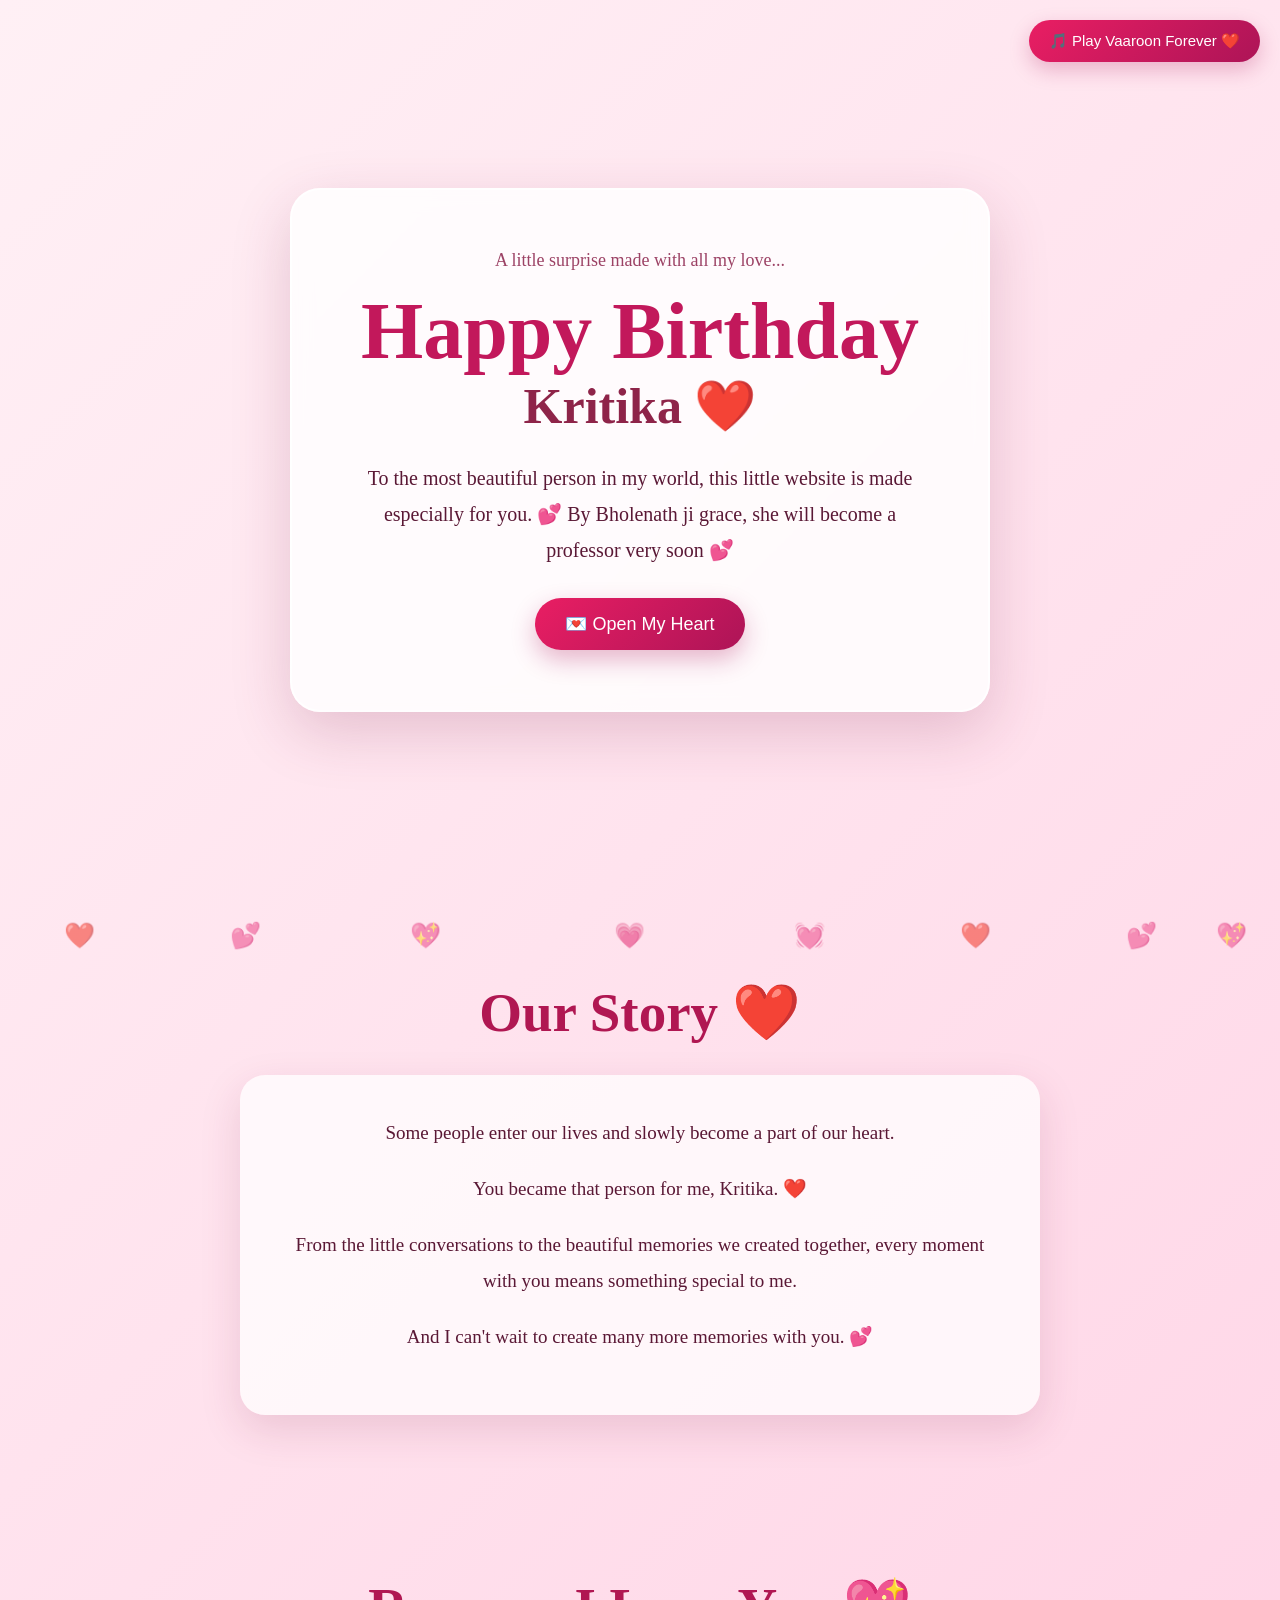
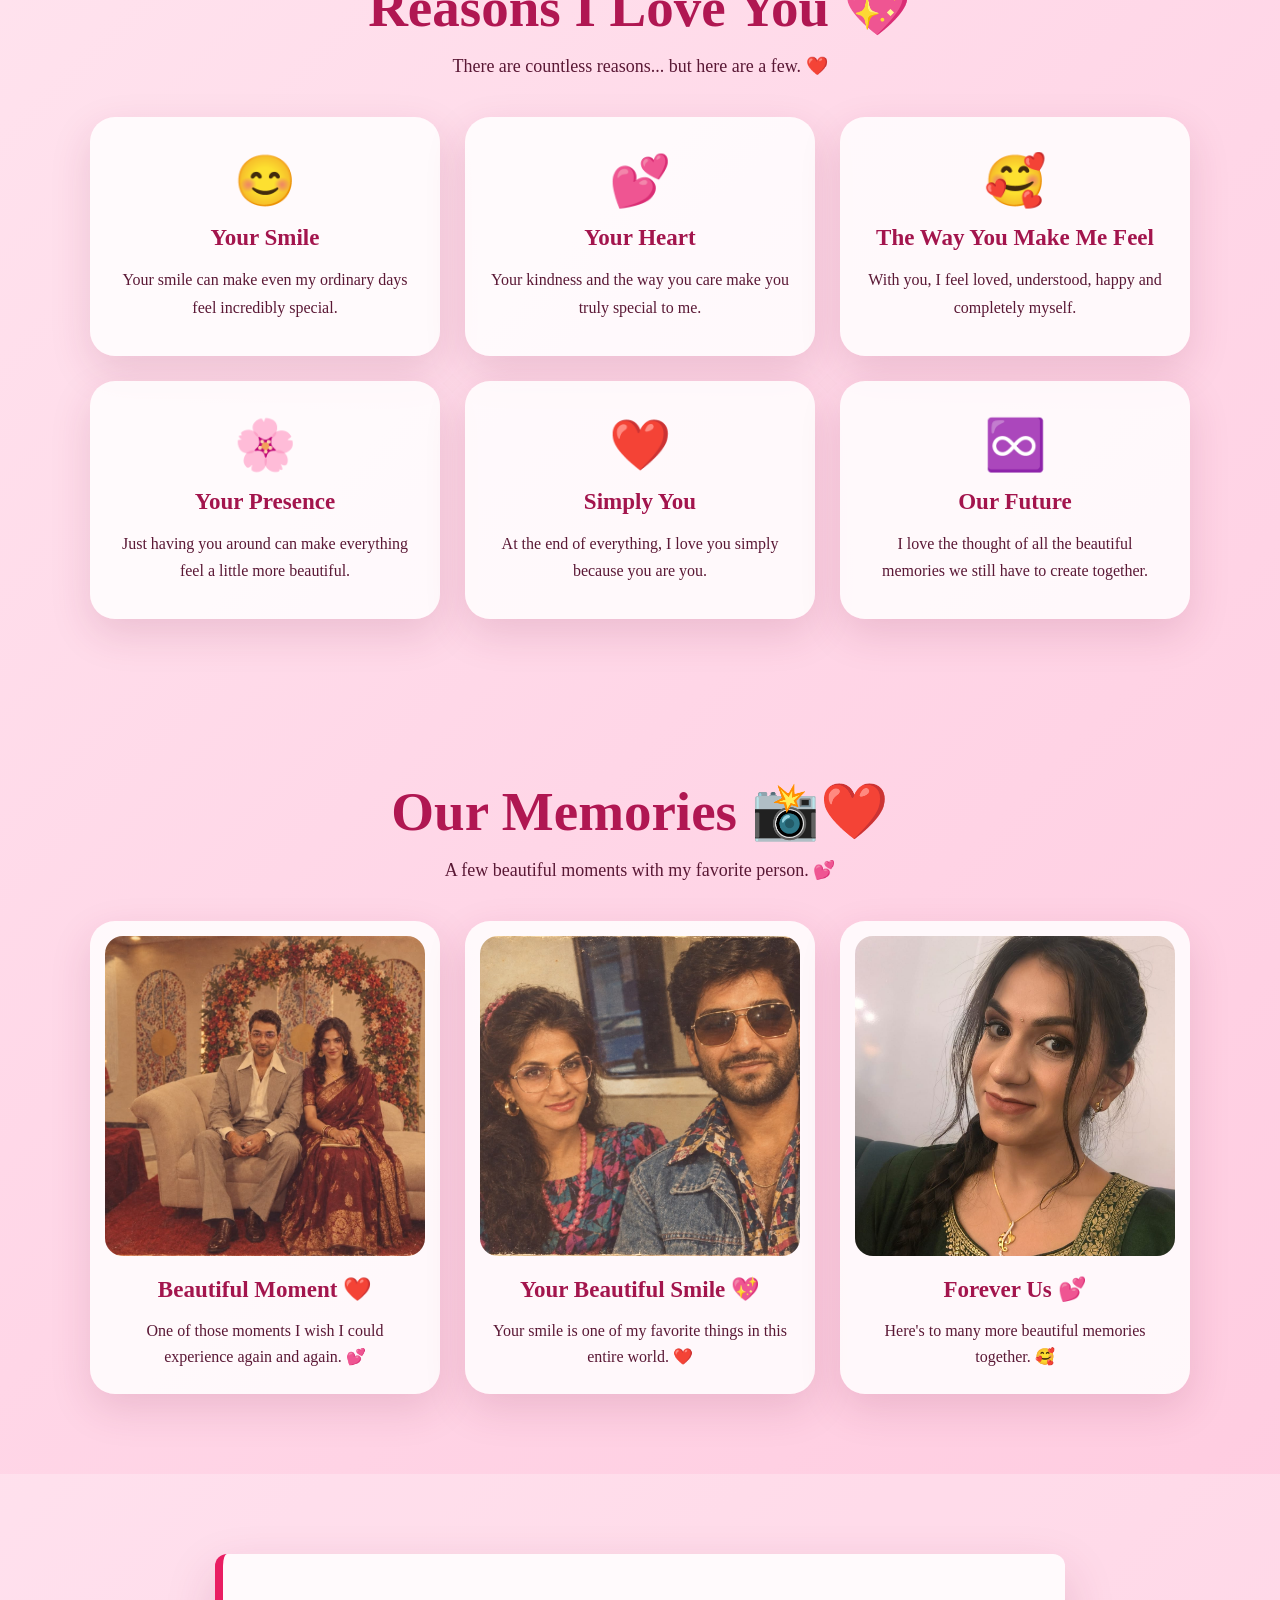
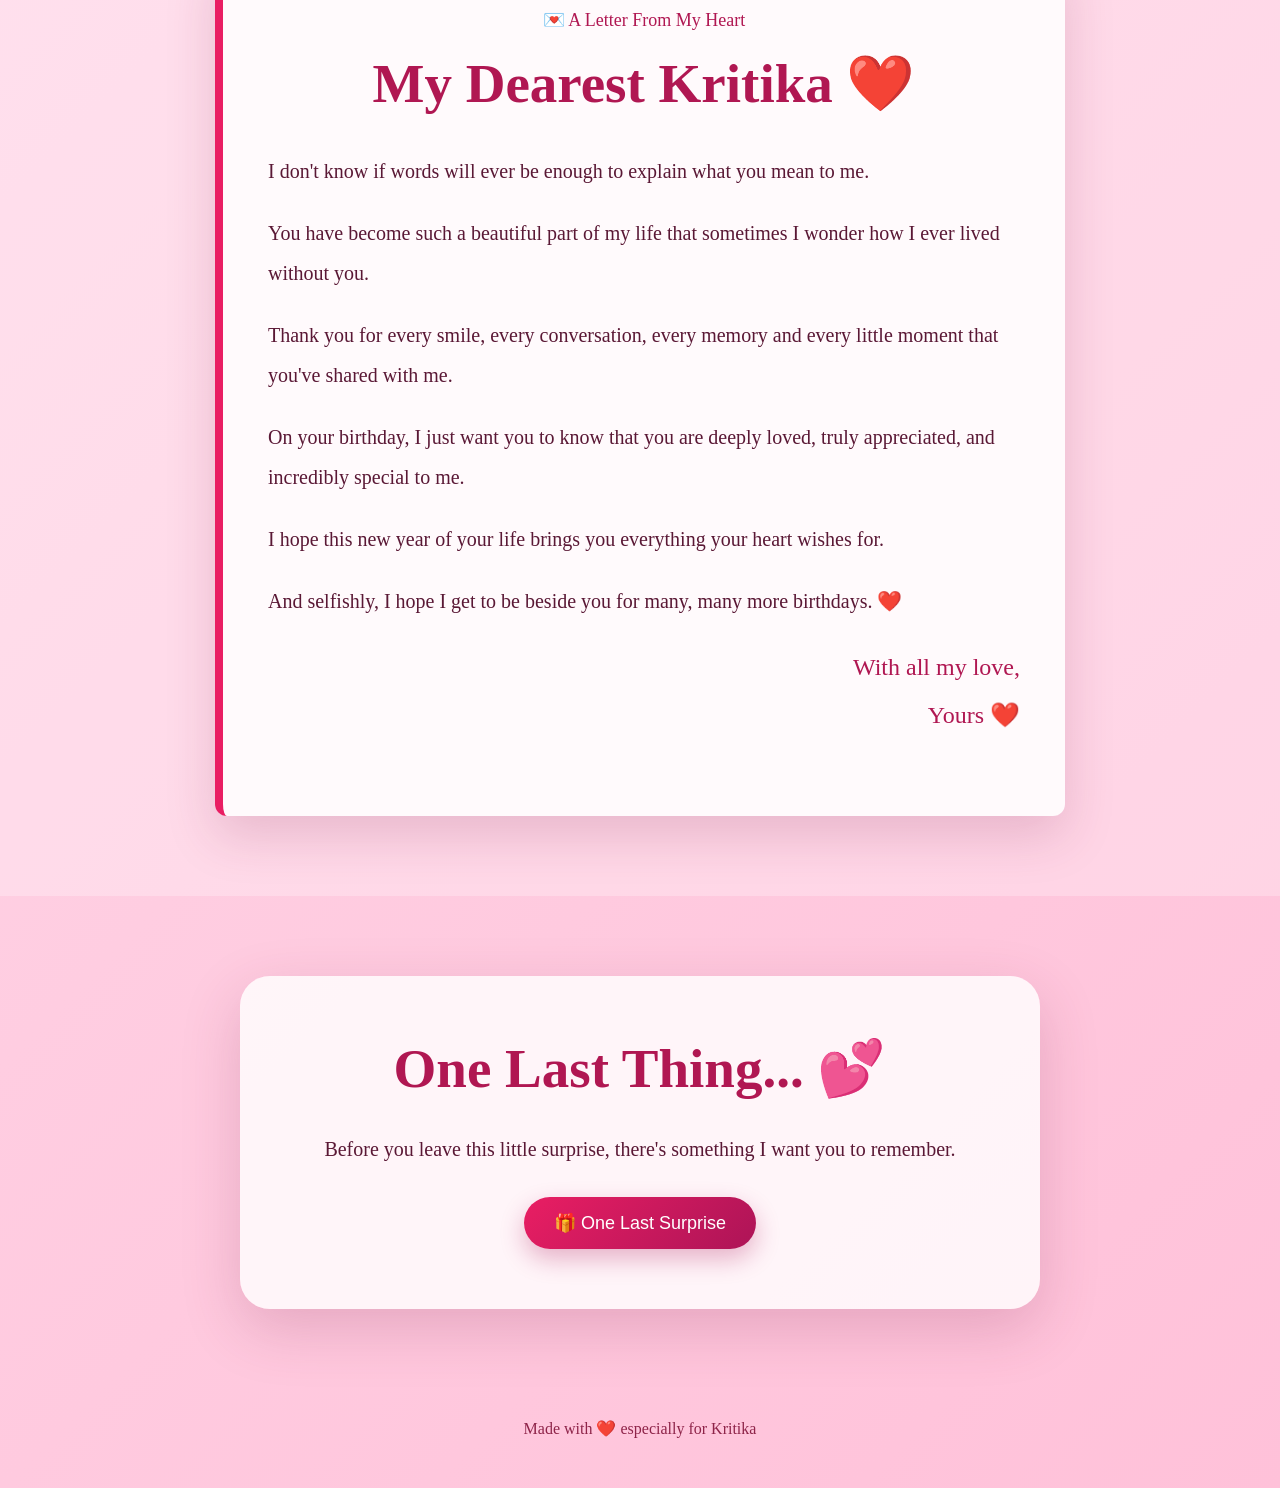
==== commit 2425f5a3: "Add files via upload" ====
--- a/index.html
+++ b/index.html
@@ -8,61 +8,9 @@
     <title>Happy Birthday Kritika ❤️</title>
 
     <link rel="stylesheet" href="style.css">
-
-    <style id="countdown-lock-style">
-        /* Before midnight, show ONLY the countdown section. */
-        body.countdown-locked > *:not(.countdown-section):not(#countdownLockOverlay) {
-            display: none !important;
-        }
-
-        body.countdown-locked {
-            overflow: hidden;
-        }
-
-        #countdownLockOverlay {
-            position: fixed;
-            inset: 0;
-            z-index: 99999;
-            display: flex;
-            align-items: center;
-            justify-content: center;
-            text-align: center;
-            padding: 24px;
-            pointer-events: none;
-        }
-
-        body:not(.countdown-locked) #countdownLockOverlay {
-            display: none;
-        }
-
-        .countdown-lock-message {
-            max-width: 700px;
-            margin-top: 55vh;
-            font-size: 18px;
-            line-height: 1.6;
-            font-weight: 600;
-            text-shadow: 0 2px 12px rgba(0,0,0,.18);
-        }
-
-        @media (max-width: 600px) {
-            .countdown-lock-message {
-                font-size: 15px;
-                margin-top: 58vh;
-            }
-        }
-    </style>
-
 </head>
 
-<body class="countdown-locked">
-
-    <div id="countdownLockOverlay" aria-live="polite">
-        <div class="countdown-lock-message">
-            💕 A little surprise is waiting for you, Kritika... 💕<br>
-            🎁 Everything will open at exactly 12:00 AM 🎂❤️
-        </div>
-    </div>
-
+<body>
 
     <!-- =========================
          MUSIC BUTTON
@@ -154,50 +102,7 @@
         </div>
 
     </section>
-
-
-    <!-- =========================
-         COUNTDOWN
-    ========================== -->
-
-    <section class="countdown-section">
-
-        <h2>
-            Counting Every Moment Until Your Special Day ⏳❤️
-        </h2>
-
-        <p class="section-subtitle">
-            Because your birthday deserves its own countdown. 💕
-        </p>
-
-        <div class="countdown">
-
-            <div class="time-box">
-                <span id="days">00</span>
-                <small>Days</small>
-            </div>
-
-            <div class="time-box">
-                <span id="hours">00</span>
-                <small>Hours</small>
-            </div>
-
-            <div class="time-box">
-                <span id="minutes">00</span>
-                <small>Minutes</small>
-            </div>
-
-            <div class="time-box">
-                <span id="seconds">00</span>
-                <small>Seconds</small>
-            </div>
-
-        </div>
-
-    </section>
-
-
-    <!-- =========================
+<!-- =========================
          OUR STORY
     ========================== -->
 
@@ -622,447 +527,6 @@
 
 
 
-
-        /* =========================
-           BIRTHDAY COUNTDOWN + LOCK
-           Opens automatically at the
-           next 12:00 AM.
-        ========================== */
-
-        const unlockTime = new Date();
-        unlockTime.setHours(24, 0, 0, 0);
-
-        let siteUnlocked = false;
-
-        function unlockWebsite() {
-            if (siteUnlocked) return;
-
-            siteUnlocked = true;
-            document.body.classList.remove("countdown-locked");
-
-            const overlay = document.getElementById("countdownLockOverlay");
-            if (overlay) overlay.remove();
-
-            window.scrollTo({
-                top: 0,
-                behavior: "smooth"
-            });
-        }
-
-        function updateCountdown() {
-            const now = new Date();
-            const difference = unlockTime.getTime() - now.getTime();
-
-            if (difference <= 0) {
-                document.getElementById("days").innerText = "00";
-                document.getElementById("hours").innerText = "00";
-                document.getElementById("minutes").innerText = "00";
-                document.getElementById("seconds").innerText = "00";
-
-                unlockWebsite();
-                return;
-            }
-
-            const days = Math.floor(
-                difference / (1000 * 60 * 60 * 24)
-            );
-
-            const hours = Math.floor(
-                (difference % (1000 * 60 * 60 * 24)) /
-                (1000 * 60 * 60)
-            );
-
-            const minutes = Math.floor(
-                (difference % (1000 * 60 * 60)) /
-                (1000 * 60)
-            );
-
-            const seconds = Math.floor(
-                (difference % (1000 * 60)) /
-                1000
-            );
-
-            document.getElementById("days").innerText =
-                String(days).padStart(2, "0");
-
-            document.getElementById("hours").innerText =
-                String(hours).padStart(2, "0");
-
-            document.getElementById("minutes").innerText =
-                String(minutes).padStart(2, "0");
-
-            document.getElementById("seconds").innerText =
-                String(seconds).padStart(2, "0");
-        }
-
-        updateCountdown();
-        setInterval(updateCountdown, 1000);
-
-
-        /* =========================
-           SOFT ROMANTIC BIRTHDAY MUSIC
-        ========================== */
-
-        let audioContext;
-
-        let musicPlaying = false;
-
-        let musicTimer;
-
-        let chordTimer;
-
-        let noteIndex = 0;
-
-        let chordIndex = 0;
-
-
-
-        /*
-            Romantic melody
-        */
-
-        const melody = [
-
-            261.63,
-            293.66,
-            329.63,
-            392.00,
-
-            329.63,
-            293.66,
-            261.63,
-
-            293.66,
-            329.63,
-            392.00,
-            440.00,
-
-            392.00,
-            329.63,
-            293.66,
-
-            329.63,
-            392.00,
-            440.00,
-            523.25,
-
-            440.00,
-            392.00,
-            329.63,
-
-            293.66,
-            329.63,
-            392.00,
-            329.63,
-
-            293.66,
-            261.63
-
-        ];
-
-
-
-        /*
-            Soft piano-like note
-        */
-
-        function playSoftNote(
-            frequency,
-            duration = 1.2,
-            volume = 0.10
-        ) {
-
-            if (!audioContext) return;
-
-
-            const oscillator =
-                audioContext.createOscillator();
-
-
-            const gain =
-                audioContext.createGain();
-
-
-            oscillator.type = "triangle";
-
-
-            oscillator.frequency.setValueAtTime(
-
-                frequency,
-                audioContext.currentTime
-
-            );
-
-
-            gain.gain.setValueAtTime(
-
-                0.0001,
-                audioContext.currentTime
-
-            );
-
-
-            gain.gain.exponentialRampToValueAtTime(
-
-                volume,
-                audioContext.currentTime + 0.08
-
-            );
-
-
-            gain.gain.exponentialRampToValueAtTime(
-
-                0.0001,
-                audioContext.currentTime + duration
-
-            );
-
-
-            oscillator.connect(gain);
-
-            gain.connect(audioContext.destination);
-
-
-            oscillator.start();
-
-
-            oscillator.stop(
-
-                audioContext.currentTime +
-                duration +
-                0.1
-
-            );
-
-        }
-
-
-
-        /*
-            Background chords
-        */
-
-        function playChord(notes) {
-
-            notes.forEach(function(frequency) {
-
-                playSoftNote(
-
-                    frequency,
-                    2.8,
-                    0.035
-
-                );
-
-            });
-
-        }
-
-
-
-        /*
-            Romantic chord progression
-        */
-
-        const chords = [
-
-            [
-                261.63,
-                329.63,
-                392.00
-            ],
-
-            [
-                220.00,
-                261.63,
-                329.63
-            ],
-
-            [
-                174.61,
-                220.00,
-                261.63
-            ],
-
-            [
-                196.00,
-                246.94,
-                293.66
-            ]
-
-        ];
-
-
-
-        /*
-            Background chords
-        */
-
-        function playBackgroundChords() {
-
-            if (!musicPlaying) return;
-
-
-            playChord(
-                chords[chordIndex]
-            );
-
-
-            chordIndex++;
-
-
-            if (
-                chordIndex >= chords.length
-            ) {
-
-                chordIndex = 0;
-
-            }
-
-
-            chordTimer = setTimeout(
-
-                playBackgroundChords,
-                2800
-
-            );
-
-        }
-
-
-
-        /*
-            Main melody
-        */
-
-        function playMelody() {
-
-            if (!musicPlaying) return;
-
-
-            const frequency =
-                melody[noteIndex];
-
-
-            playSoftNote(
-
-                frequency,
-                1.0,
-                0.12
-
-            );
-
-
-            noteIndex++;
-
-
-            if (
-                noteIndex >= melody.length
-            ) {
-
-                noteIndex = 0;
-
-            }
-
-
-            musicTimer = setTimeout(
-
-                playMelody,
-                520
-
-            );
-
-        }
-
-
-
-        /*
-            PLAY / PAUSE MUSIC
-        */
-
-        function toggleMusic() {
-
-            const button =
-                document.getElementById(
-                    "musicButton"
-                );
-
-
-            /*
-                Create audio system
-            */
-
-            if (!audioContext) {
-
-                audioContext =
-                    new (
-                        window.AudioContext ||
-                        window.webkitAudioContext
-                    )();
-
-            }
-
-
-            /*
-                Resume audio if browser
-                has suspended it
-            */
-
-            if (
-                audioContext.state === "suspended"
-            ) {
-
-                audioContext.resume();
-
-            }
-
-
-            /*
-                START MUSIC
-            */
-
-            if (!musicPlaying) {
-
-                musicPlaying = true;
-
-                noteIndex = 0;
-
-                chordIndex = 0;
-
-
-                button.innerText =
-                    "⏸️ Pause Music";
-
-
-                playBackgroundChords();
-
-                playMelody();
-
-            }
-
-
-            /*
-                PAUSE MUSIC
-            */
-
-            else {
-
-                musicPlaying = false;
-
-
-                clearTimeout(musicTimer);
-
-                clearTimeout(chordTimer);
-
-
-                button.innerText =
-                    "🎵 Play Birthday Music";
-
-            }
-
-        }
-
-
     </script>
 
 </body>
